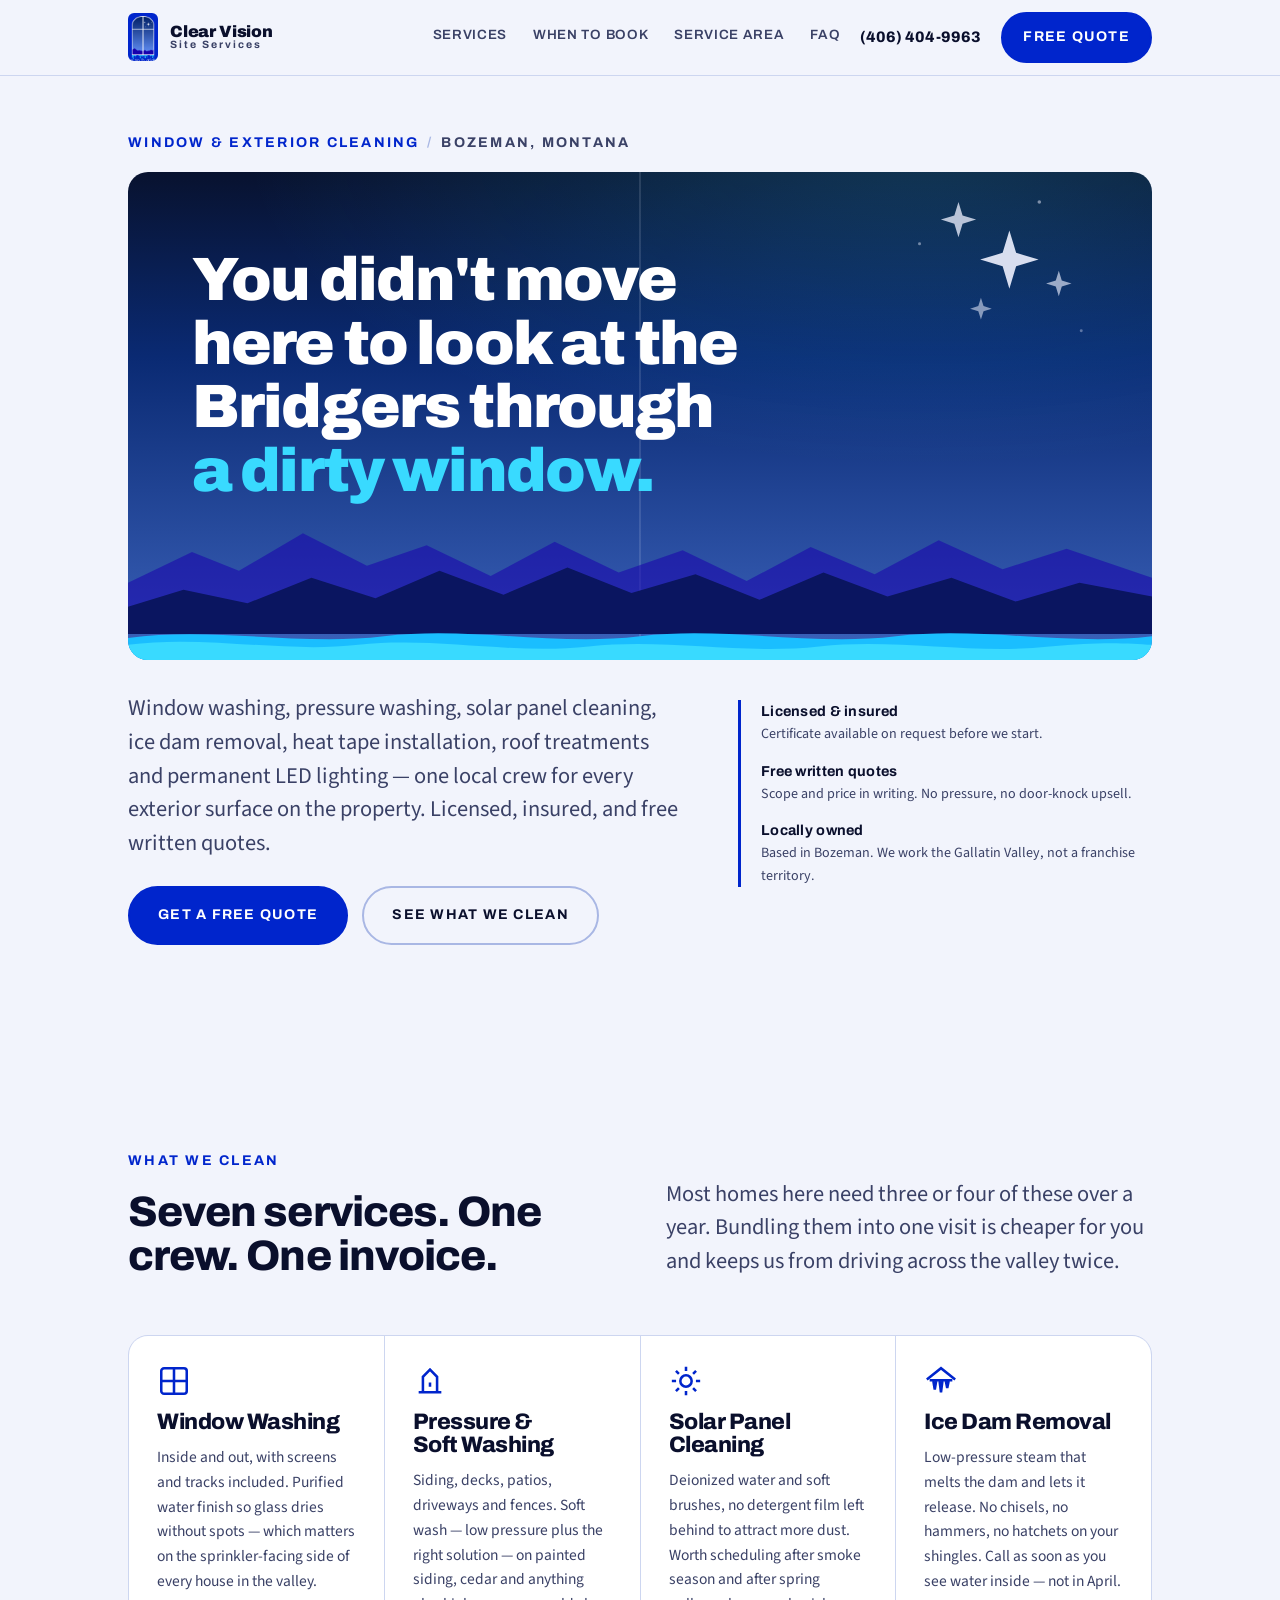
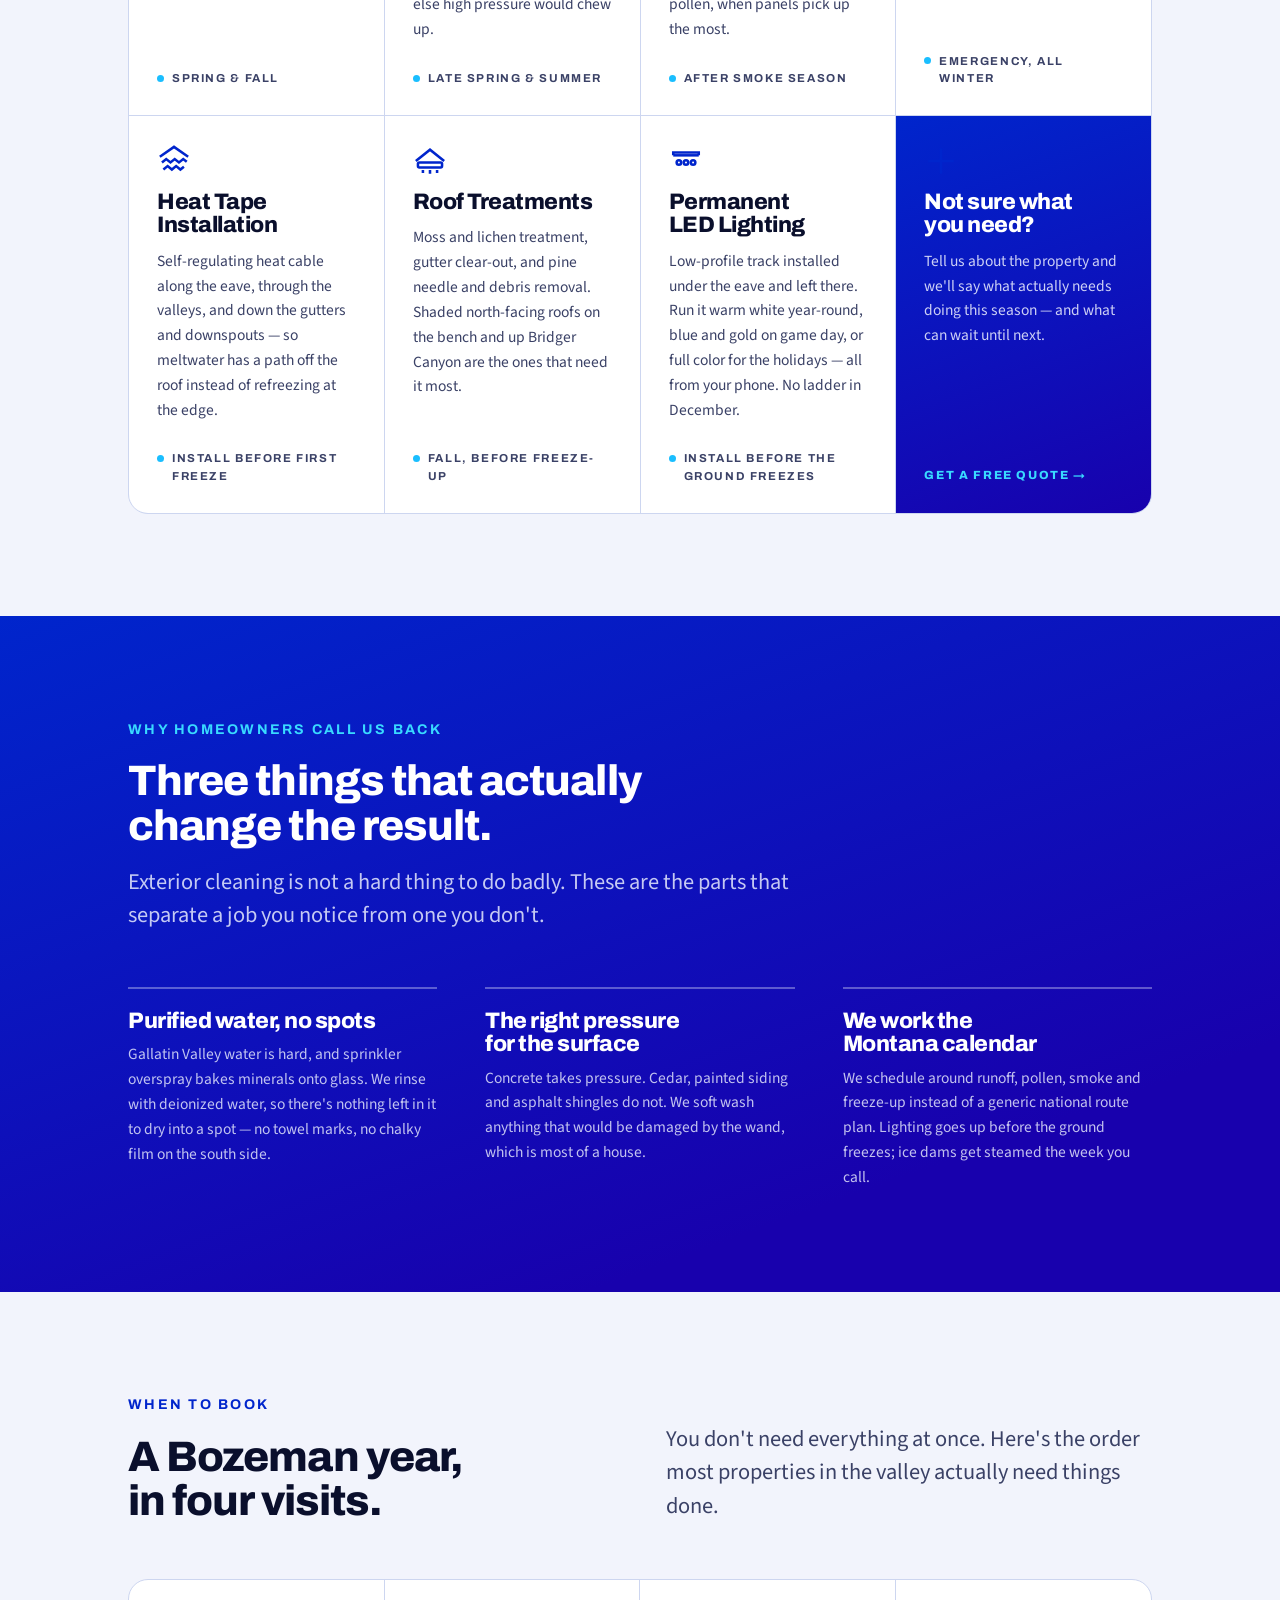
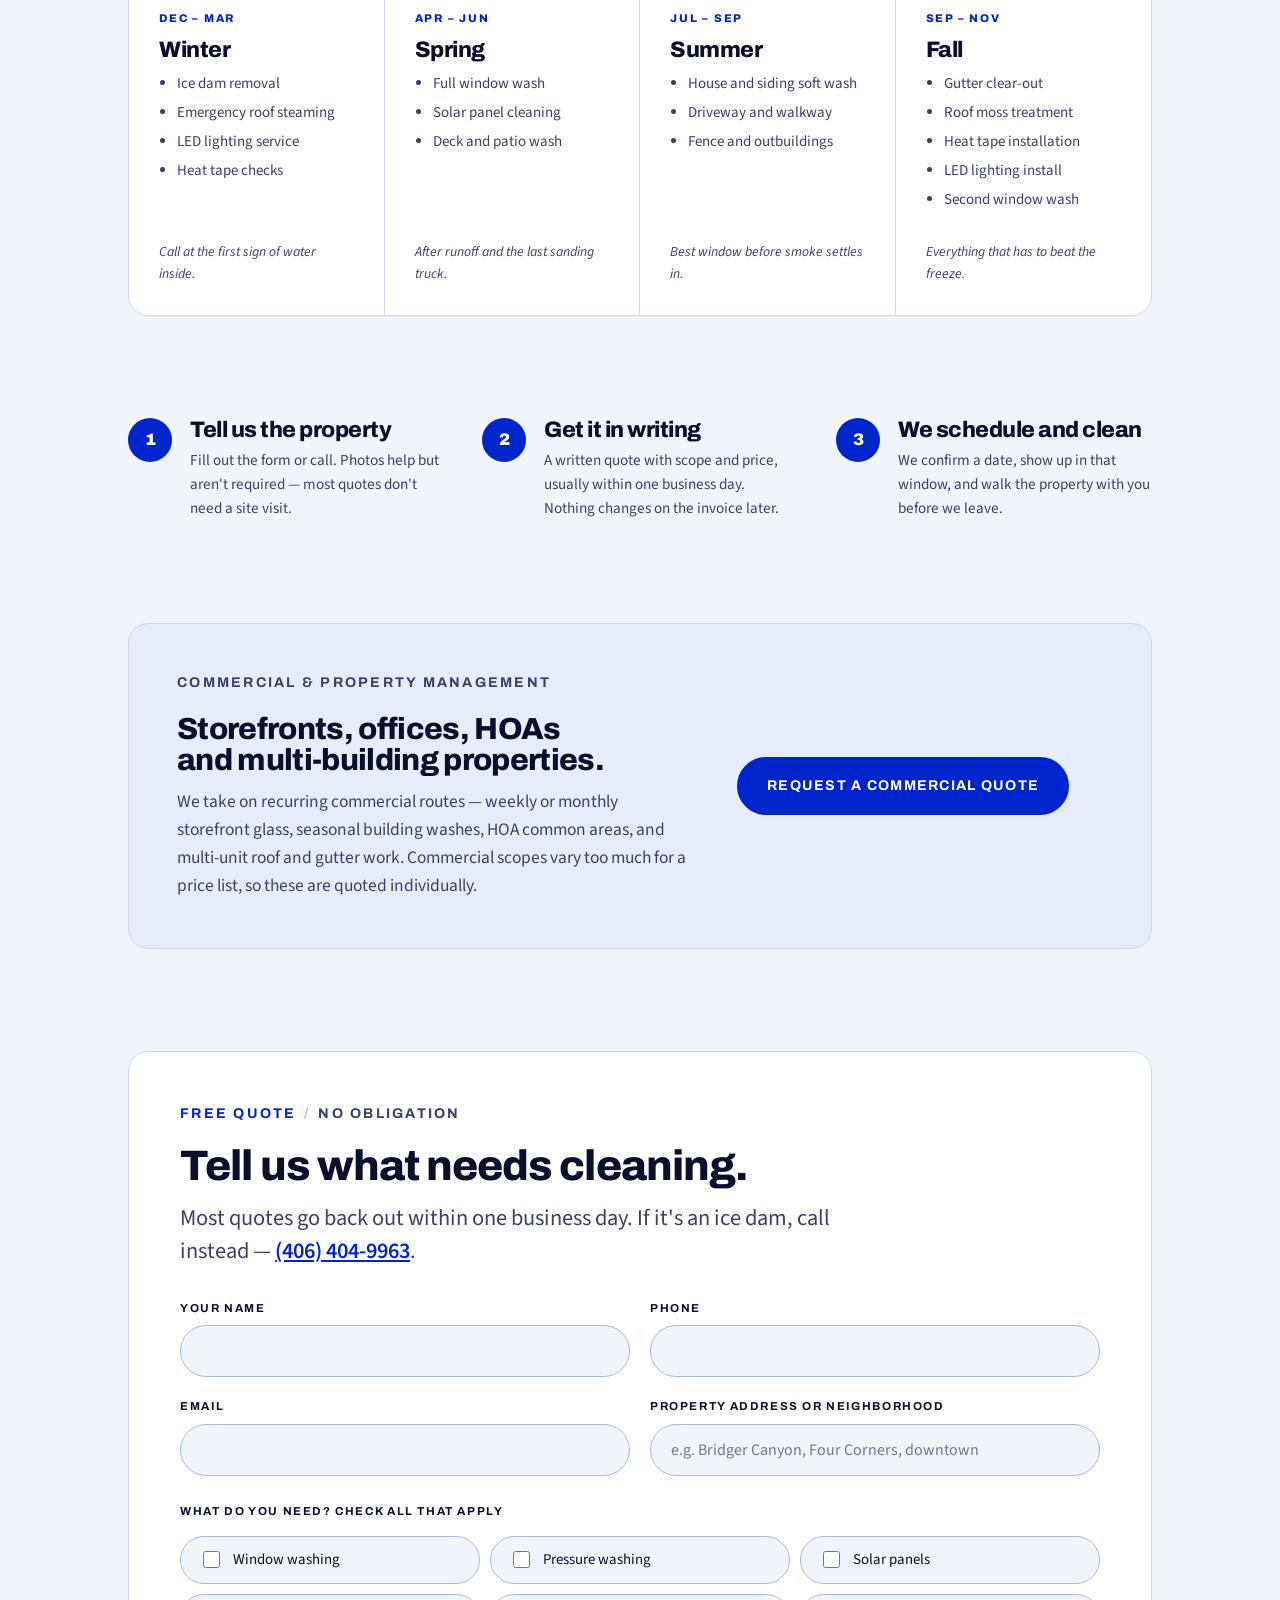
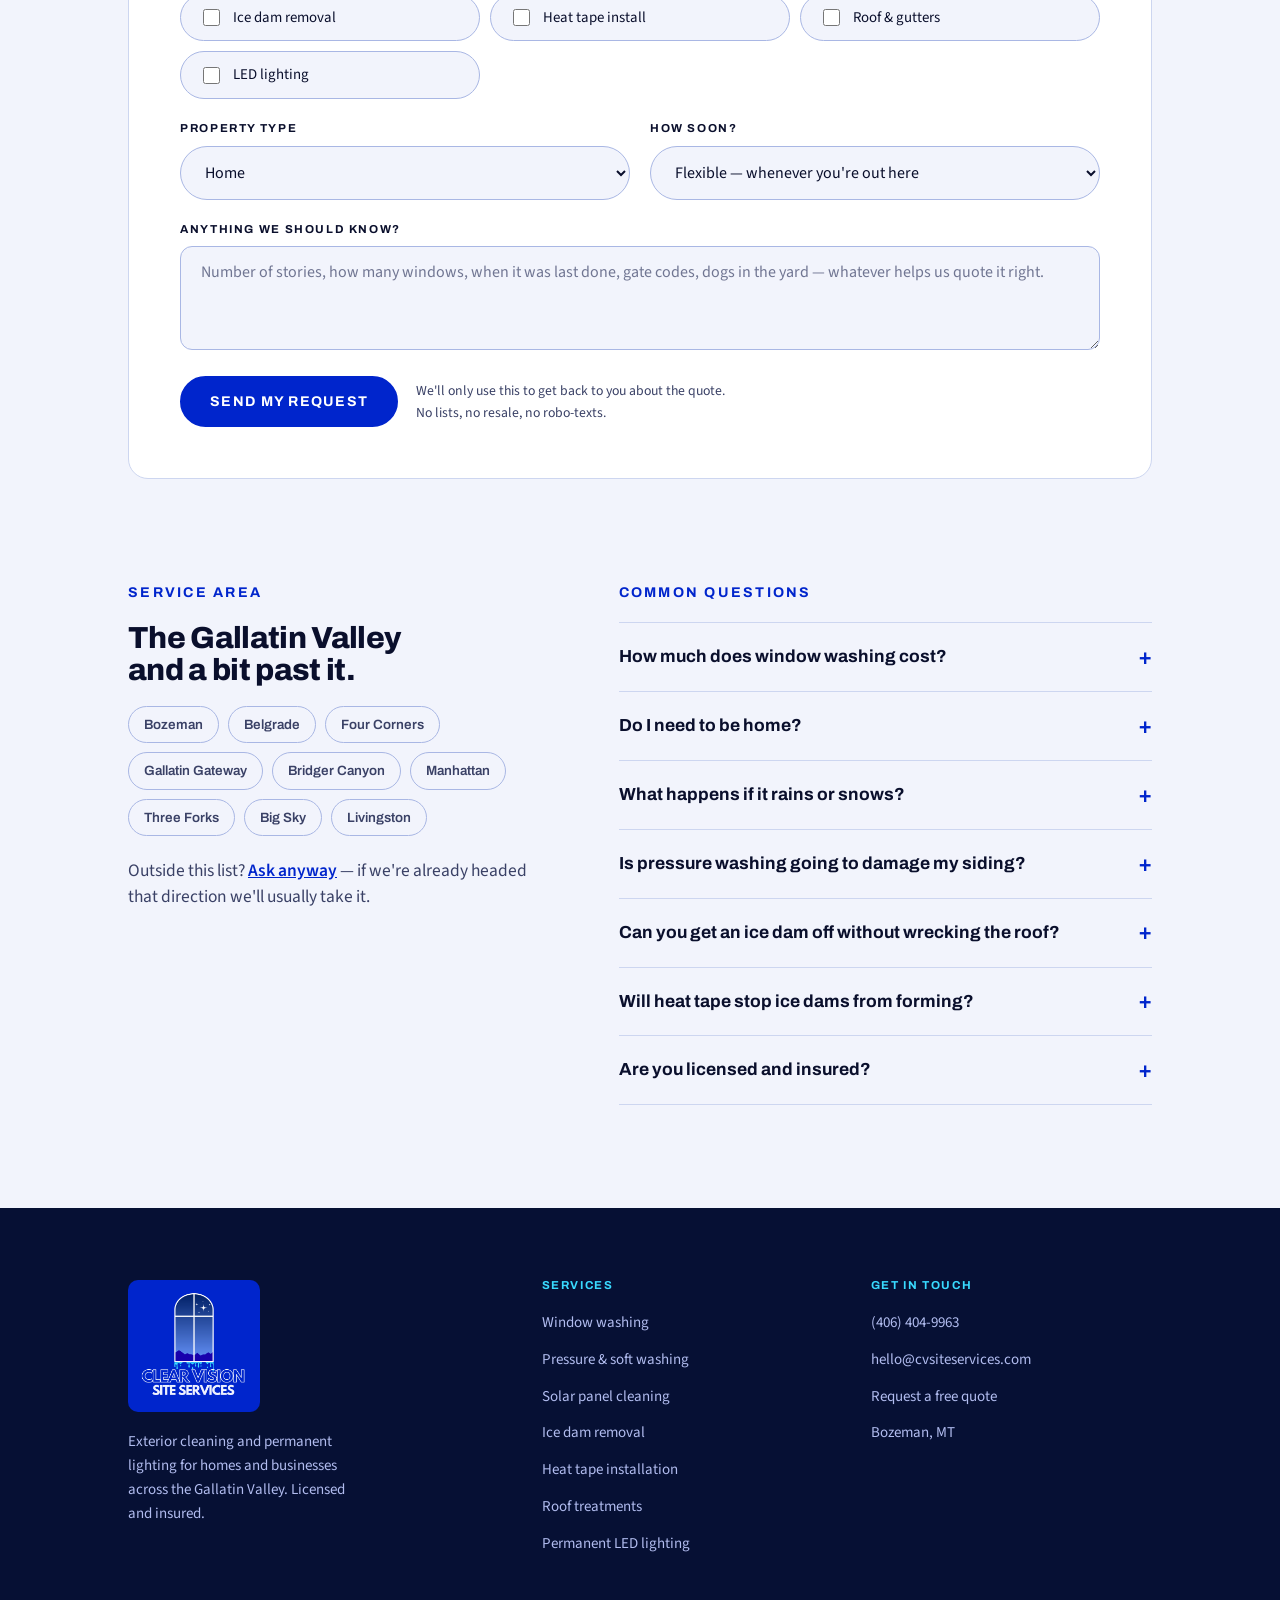
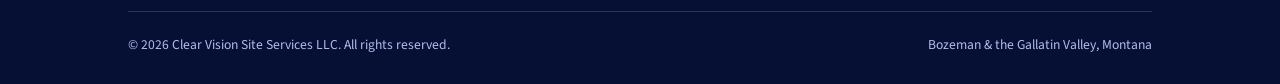
==== index.html @ 385324b5 "Initial commit: nine-page site with real contact info Fill in phone, email, and domain across all pa" ====
<!doctype html>
<html lang="en">
<head>
<meta charset="utf-8">
<meta name="viewport" content="width=device-width, initial-scale=1">
<meta name="description" content="Clear Vision Site Services — window washing, pressure washing, solar panel cleaning, ice dam removal, heat tape installation, roof treatments and permanent LED lighting in Bozeman and the Gallatin Valley. Licensed, insured, free written quotes.">
<link rel="icon" href="assets/favicon.png">
<meta property="og:title" content="Clear Vision Site Services — Bozeman Exterior Cleaning">
<meta property="og:description" content="Window washing, pressure washing, solar panel cleaning, ice dam removal, heat tape installation, roof treatments and permanent LED lighting across the Gallatin Valley.">
<meta property="og:image" content="assets/logo.png">
<meta property="og:type" content="website">
<!--ARTIFACT-SPLIT-->
<title>Clear Vision Site Services</title>
<link rel="preconnect" href="https://fonts.googleapis.com">
<link rel="preconnect" href="https://fonts.gstatic.com" crossorigin>
<link rel="stylesheet" href="https://fonts.googleapis.com/css2?family=Archivo:wght@500;600;700;800;900&family=Source+Sans+3:ital,wght@0,400;0,600;0,700;1,400&display=swap">
<link rel="stylesheet" href="assets/site.css">
<!--/ARTIFACT-HEAD-->
</head>
<body>

<header class="site-header">
  <div class="wrap header-inner">
    <a class="brand" href="#top">
      <img src="assets/mark.png" alt="">
      <span class="brand-name">
        <span class="l1">Clear Vision</span>
        <span class="l2">Site Services</span>
      </span>
    </a>
    <nav class="nav" aria-label="Main">
      <a href="#services">Services</a>
      <a href="#seasons">When to book</a>
      <a href="#area">Service area</a>
      <a href="#faq">FAQ</a>
    </nav>
    <a class="header-phone" href="tel:+14064049963">(406) 404-9963</a>
    <a class="btn btn-primary header-cta" href="#quote">Free quote</a>
  </div>
</header>

<main id="top">

  <!-- ===== HERO ===== -->
  <section class="section hero">
    <div class="wrap">
      <p class="eyebrow">
        <span>Window &amp; Exterior Cleaning</span>
        <span class="sep">/</span>
        <span class="muted">Bozeman, Montana</span>
      </p>

      <div class="window">
        <svg class="stars" viewBox="0 0 420 300" aria-hidden="true" fill="none">
          <path d="M300 78l9 30 30 9-30 9-9 30-9-30-30-9 30-9 9-30z" fill="#EEF1FF"/>
          <path d="M232 40l5.5 18 18 5.5-18 5.5-5.5 18-5.5-18-18-5.5 18-5.5 5.5-18z" fill="#EEF1FF" opacity=".85"/>
          <path d="M366 132l4 13 13 4-13 4-4 13-4-13-13-4 13-4 4-13z" fill="#EEF1FF" opacity=".7"/>
          <path d="M262 168l3.5 11 11 3.5-11 3.5-3.5 11-3.5-11-11-3.5 11-3.5 3.5-11z" fill="#EEF1FF" opacity=".6"/>
          <circle cx="180" cy="96" r="2" fill="#EEF1FF" opacity=".5"/>
          <circle cx="340" cy="40" r="2.4" fill="#EEF1FF" opacity=".55"/>
          <circle cx="396" cy="212" r="2" fill="#EEF1FF" opacity=".4"/>
        </svg>

        <div class="window-content">
          <h1>You didn't move here to look at the Bridgers through <em>a dirty window.</em></h1>
        </div>

        <svg class="ridge" viewBox="0 0 1200 150" preserveAspectRatio="none" aria-hidden="true">
          <path d="M0 150V90L75 54 130 76 205 32 280 70 350 46 425 82 500 42 575 78 650 52 725 88 800 48 875 80 950 40 1025 74 1100 50 1200 84V150Z" fill="#1801AD" opacity=".55"/>
          <path d="M0 150V118L65 98 140 114 215 84 290 108 365 76 440 104 515 72 590 102 665 80 740 110 815 78 890 106 965 84 1040 112 1115 90 1200 106V150Z" fill="#0A1560"/>
        </svg>
        <svg class="drips" viewBox="0 0 1200 60" preserveAspectRatio="none" aria-hidden="true">
          <path d="M0 60V34C100 20 200 44 300 32 400 20 500 44 600 32 700 20 800 44 900 32 1000 20 1100 44 1200 32V60z" fill="#1ABEFF"/>
          <path d="M0 60V42C90 30 180 52 270 42 360 32 450 54 540 44 630 34 720 54 810 44 900 34 990 54 1080 44 1140 38 1170 40 1200 42V60z" fill="#39DAFF"/>
        </svg>
      </div>

      <div class="hero-below">
        <div>
          <p class="lede">Window washing, pressure washing, solar panel cleaning, ice dam removal, heat tape installation, roof treatments and permanent LED lighting — one local crew for every exterior surface on the property. Licensed, insured, and free written quotes.</p>
          <div class="hero-actions">
            <a class="btn btn-primary" href="#quote">Get a free quote</a>
            <a class="btn btn-ghost" href="#services">See what we clean</a>
          </div>
        </div>
        <div class="trust">
          <div>Licensed &amp; insured <span>Certificate available on request before we start.</span></div>
          <div>Free written quotes <span>Scope and price in writing. No pressure, no door-knock upsell.</span></div>
          <div>Locally owned <span>Based in Bozeman. We work the Gallatin Valley, not a franchise territory.</span></div>
        </div>
      </div>
    </div>
  </section>

  <!-- ===== SERVICES ===== -->
  <section class="section" id="services">
    <div class="wrap">
      <div class="section-head">
        <div>
          <p class="eyebrow"><span>What we clean</span></p>
          <h2>Seven services. One crew. One invoice.</h2>
        </div>
        <p class="lede">Most homes here need three or four of these over a year. Bundling them into one visit is cheaper for you and keeps us from driving across the valley twice.</p>
      </div>

      <div class="services">
        <article class="svc">
          <svg class="svc-icon" viewBox="0 0 24 24" fill="none" stroke="currentColor" stroke-width="1.8" aria-hidden="true"><rect x="3" y="3" width="18" height="18" rx="2"/><path d="M12 3v18M3 12h18"/></svg>
          <h3><a href="window-washing.html">Window Washing</a></h3>
          <p>Inside and out, with screens and tracks included. Purified water finish so glass dries without spots — which matters on the sprinkler-facing side of every house in the valley.</p>
          <p class="when">Spring &amp; Fall</p>
        </article>

        <article class="svc">
          <svg class="svc-icon" viewBox="0 0 24 24" fill="none" stroke="currentColor" stroke-width="1.8" aria-hidden="true"><path d="M4 20h16M7 20V9l5-5 5 5v11"/><path d="M12 13v3"/></svg>
          <h3><a href="pressure-washing.html">Pressure &amp; Soft Washing</a></h3>
          <p>Siding, decks, patios, driveways and fences. Soft wash — low pressure plus the right solution — on painted siding, cedar and anything else high pressure would chew up.</p>
          <p class="when">Late Spring &amp; Summer</p>
        </article>

        <article class="svc">
          <svg class="svc-icon" viewBox="0 0 24 24" fill="none" stroke="currentColor" stroke-width="1.8" aria-hidden="true"><circle cx="12" cy="12" r="4"/><path d="M12 2v3M12 19v3M2 12h3M19 12h3M4.9 4.9l2.1 2.1M17 17l2.1 2.1M19.1 4.9L17 7M7 17l-2.1 2.1"/></svg>
          <h3><a href="solar-panel-cleaning.html">Solar Panel Cleaning</a></h3>
          <p>Deionized water and soft brushes, no detergent film left behind to attract more dust. Worth scheduling after smoke season and after spring pollen, when panels pick up the most.</p>
          <p class="when">After smoke season</p>
        </article>

        <article class="svc">
          <svg class="svc-icon" viewBox="0 0 24 24" fill="none" stroke="currentColor" stroke-width="1.8" aria-hidden="true"><path d="M2 11L12 3l10 8"/><path d="M4 11.5h16"/><path d="M6.6 12l1 6 1-6M11 12l1 8 1-8M15.4 12l1 5 1-5"/></svg>
          <h3><a href="ice-dam-removal.html">Ice Dam Removal</a></h3>
          <p>Low-pressure steam that melts the dam and lets it release. No chisels, no hammers, no hatchets on your shingles. Call as soon as you see water inside — not in April.</p>
          <p class="when">Emergency, all winter</p>
        </article>

        <article class="svc">
          <svg class="svc-icon" viewBox="0 0 24 24" fill="none" stroke="currentColor" stroke-width="1.8" aria-hidden="true"><path d="M2 9L12 2l10 7"/><path d="M3.5 13l3-2.4 3 2.4 3-2.4 3 2.4 3-2.4 2.5 2"/><path d="M4.5 18l3-2.4 3 2.4 3-2.4 3 2.4 2.5-2"/></svg>
          <h3><a href="heat-tape-installation.html">Heat Tape Installation</a></h3>
          <p>Self-regulating heat cable along the eave, through the valleys, and down the gutters and downspouts — so meltwater has a path off the roof instead of refreezing at the edge.</p>
          <p class="when">Install before first freeze</p>
        </article>

        <article class="svc">
          <svg class="svc-icon" viewBox="0 0 24 24" fill="none" stroke="currentColor" stroke-width="1.8" aria-hidden="true"><path d="M2 12l10-8 10 8"/><rect x="3.5" y="13" width="17" height="3.6" rx="1"/><path d="M7 18.4v2M12 18.4v2.6M17 18.4v2"/></svg>
          <h3><a href="roof-treatments.html">Roof Treatments</a></h3>
          <p>Moss and lichen treatment, gutter clear-out, and pine needle and debris removal. Shaded north-facing roofs on the bench and up Bridger Canyon are the ones that need it most.</p>
          <p class="when">Fall, before freeze-up</p>
        </article>

        <article class="svc">
          <svg class="svc-icon" viewBox="0 0 24 24" fill="none" stroke="currentColor" stroke-width="1.8" aria-hidden="true"><path d="M3 8h18"/><circle cx="7" cy="13" r="1.6"/><circle cx="12" cy="13" r="1.6"/><circle cx="17" cy="13" r="1.6"/><path d="M3 8V6h18v2"/></svg>
          <h3><a href="permanent-led-lighting.html">Permanent LED Lighting</a></h3>
          <p>Low-profile track installed under the eave and left there. Run it warm white year-round, blue and gold on game day, or full color for the holidays — all from your phone. No ladder in December.</p>
          <p class="when">Install before the ground freezes</p>
        </article>

        <a class="svc svc-cta" href="#quote">
          <svg class="svc-icon" viewBox="0 0 24 24" fill="none" stroke="currentColor" stroke-width="1.8" aria-hidden="true"><path d="M12 3v18M3 12h18"/></svg>
          <h3>Not sure what you need?</h3>
          <p>Tell us about the property and we'll say what actually needs doing this season — and what can wait until next.</p>
          <span class="go">Get a free quote &rarr;</span>
        </a>
      </div>
    </div>
  </section>

  <!-- ===== DIFFERENCE ===== -->
  <section class="section band">
    <div class="wrap">
      <p class="eyebrow" style="color:var(--cyan)"><span>Why homeowners call us back</span></p>
      <h2>Three things that actually change the result.</h2>
      <p class="lede" style="margin-top:18px">Exterior cleaning is not a hard thing to do badly. These are the parts that separate a job you notice from one you don't.</p>

      <div class="diffs">
        <div class="diff">
          <h3>Purified water, no spots</h3>
          <p>Gallatin Valley water is hard, and sprinkler overspray bakes minerals onto glass. We rinse with deionized water, so there's nothing left in it to dry into a spot — no towel marks, no chalky film on the south side.</p>
        </div>
        <div class="diff">
          <h3>The right pressure for the surface</h3>
          <p>Concrete takes pressure. Cedar, painted siding and asphalt shingles do not. We soft wash anything that would be damaged by the wand, which is most of a house.</p>
        </div>
        <div class="diff">
          <h3>We work the Montana calendar</h3>
          <p>We schedule around runoff, pollen, smoke and freeze-up instead of a generic national route plan. Lighting goes up before the ground freezes; ice dams get steamed the week you call.</p>
        </div>
      </div>
    </div>
  </section>

  <!-- ===== SEASONS ===== -->
  <section class="section" id="seasons">
    <div class="wrap">
      <div class="section-head">
        <div>
          <p class="eyebrow"><span>When to book</span></p>
          <h2>A Bozeman year, in four visits.</h2>
        </div>
        <p class="lede">You don't need everything at once. Here's the order most properties in the valley actually need things done.</p>
      </div>

      <div class="seasons">
        <div class="season">
          <span class="months">Dec – Mar</span>
          <h3>Winter</h3>
          <ul>
            <li>Ice dam removal</li>
            <li>Emergency roof steaming</li>
            <li>LED lighting service</li>
            <li>Heat tape checks</li>
          </ul>
          <p class="note">Call at the first sign of water inside.</p>
        </div>
        <div class="season">
          <span class="months">Apr – Jun</span>
          <h3>Spring</h3>
          <ul>
            <li>Full window wash</li>
            <li>Solar panel cleaning</li>
            <li>Deck and patio wash</li>
          </ul>
          <p class="note">After runoff and the last sanding truck.</p>
        </div>
        <div class="season">
          <span class="months">Jul – Sep</span>
          <h3>Summer</h3>
          <ul>
            <li>House and siding soft wash</li>
            <li>Driveway and walkway</li>
            <li>Fence and outbuildings</li>
          </ul>
          <p class="note">Best window before smoke settles in.</p>
        </div>
        <div class="season">
          <span class="months">Sep – Nov</span>
          <h3>Fall</h3>
          <ul>
            <li>Gutter clear-out</li>
            <li>Roof moss treatment</li>
            <li>Heat tape installation</li>
            <li>LED lighting install</li>
            <li>Second window wash</li>
          </ul>
          <p class="note">Everything that has to beat the freeze.</p>
        </div>
      </div>
    </div>
  </section>

  <!-- ===== STEPS ===== -->
  <section class="section" style="padding-top:0">
    <div class="wrap">
      <div class="steps">
        <div class="step">
          <span class="step-num">1</span>
          <div>
            <h3>Tell us the property</h3>
            <p>Fill out the form or call. Photos help but aren't required — most quotes don't need a site visit.</p>
          </div>
        </div>
        <div class="step">
          <span class="step-num">2</span>
          <div>
            <h3>Get it in writing</h3>
            <p>A written quote with scope and price, usually within one business day. Nothing changes on the invoice later.</p>
          </div>
        </div>
        <div class="step">
          <span class="step-num">3</span>
          <div>
            <h3>We schedule and clean</h3>
            <p>We confirm a date, show up in that window, and walk the property with you before we leave.</p>
          </div>
        </div>
      </div>
    </div>
  </section>

  <!-- ===== COMMERCIAL ===== -->
  <section class="section" style="padding-top:0">
    <div class="wrap">
      <div class="commercial">
        <div>
          <p class="eyebrow"><span>Commercial &amp; property management</span></p>
          <h2>Storefronts, offices, HOAs and multi-building properties.</h2>
          <p>We take on recurring commercial routes — weekly or monthly storefront glass, seasonal building washes, HOA common areas, and multi-unit roof and gutter work. Commercial scopes vary too much for a price list, so these are quoted individually.</p>
        </div>
        <div class="actions">
          <a class="btn btn-primary" href="#quote">Request a commercial quote</a>
        </div>
      </div>
    </div>
  </section>

  <!-- ===== QUOTE FORM ===== -->
  <section class="section" id="quote" style="padding-top:0">
    <div class="wrap">
      <div class="quote">
        <p class="eyebrow"><span>Free quote</span><span class="sep">/</span><span class="muted">No obligation</span></p>
        <h2 style="font-size:var(--step-3)">Tell us what needs cleaning.</h2>
        <p class="lede" style="margin-top:14px">Most quotes go back out within one business day. If it's an ice dam, call instead — <a href="tel:+14064049963" style="color:var(--accent);font-weight:600">(406) 404-9963</a>.</p>

        <form class="form-grid" action="https://formspree.io/f/YOUR_FORM_ID" method="POST">
          <input type="hidden" name="_subject" value="New quote request — cvsiteservices.com">
          <input type="hidden" name="_next" value="thank-you.html">
          <div class="hp" aria-hidden="true">
            <label for="company-website">Leave this field empty</label>
            <input id="company-website" type="text" name="_gotcha" tabindex="-1" autocomplete="off">
          </div>

          <div class="field">
            <label for="name">Your name</label>
            <input id="name" name="name" type="text" autocomplete="name" required>
          </div>
          <div class="field">
            <label for="phone">Phone</label>
            <input id="phone" name="phone" type="tel" autocomplete="tel" required>
          </div>
          <div class="field">
            <label for="email">Email</label>
            <input id="email" name="email" type="email" autocomplete="email" required>
          </div>
          <div class="field">
            <label for="address">Property address or neighborhood</label>
            <input id="address" name="address" type="text" placeholder="e.g. Bridger Canyon, Four Corners, downtown">
          </div>

          <fieldset>
            <span class="legend">What do you need? Check all that apply</span>
            <div class="checks">
              <label class="check"><input type="checkbox" name="services" value="Window washing"> Window washing</label>
              <label class="check"><input type="checkbox" name="services" value="Pressure / soft washing"> Pressure washing</label>
              <label class="check"><input type="checkbox" name="services" value="Solar panel cleaning"> Solar panels</label>
              <label class="check"><input type="checkbox" name="services" value="Ice dam removal"> Ice dam removal</label>
              <label class="check"><input type="checkbox" name="services" value="Heat tape installation"> Heat tape install</label>
              <label class="check"><input type="checkbox" name="services" value="Roof treatment / gutters"> Roof &amp; gutters</label>
              <label class="check"><input type="checkbox" name="services" value="Permanent LED lighting"> LED lighting</label>
            </div>
          </fieldset>

          <div class="field">
            <label for="property">Property type</label>
            <select id="property" name="property_type">
              <option>Home</option>
              <option>Commercial / storefront</option>
              <option>HOA or multi-unit</option>
              <option>Other</option>
            </select>
          </div>
          <div class="field">
            <label for="timing">How soon?</label>
            <select id="timing" name="timing">
              <option>Flexible — whenever you're out here</option>
              <option>Within the next two weeks</option>
              <option>This week</option>
              <option>Urgent / active leak</option>
            </select>
          </div>

          <div class="field full">
            <label for="notes">Anything we should know?</label>
            <textarea id="notes" name="notes" placeholder="Number of stories, how many windows, when it was last done, gate codes, dogs in the yard — whatever helps us quote it right."></textarea>
          </div>

          <div class="form-footer">
            <button class="btn btn-primary" type="submit">Send my request</button>
            <p class="form-note">We'll only use this to get back to you about the quote. No lists, no resale, no robo-texts.</p>
          </div>
        </form>
      </div>
    </div>
  </section>

  <!-- ===== AREA + FAQ ===== -->
  <section class="section" id="area" style="padding-top:0">
    <div class="wrap">
      <div class="area-faq">
        <div>
          <p class="eyebrow"><span>Service area</span></p>
          <h2 style="font-size:var(--step-2)">The Gallatin Valley and a bit past it.</h2>
          <div class="towns">
            <span class="town">Bozeman</span>
            <span class="town">Belgrade</span>
            <span class="town">Four Corners</span>
            <span class="town">Gallatin Gateway</span>
            <span class="town">Bridger Canyon</span>
            <span class="town">Manhattan</span>
            <span class="town">Three Forks</span>
            <span class="town">Big Sky</span>
            <span class="town">Livingston</span>
          </div>
          <p class="lede" style="margin-top:22px;font-size:var(--step-0)">Outside this list? <a href="#quote" style="color:var(--accent);font-weight:600">Ask anyway</a> — if we're already headed that direction we'll usually take it.</p>
        </div>

        <div id="faq">
          <p class="eyebrow"><span>Common questions</span></p>
          <details>
            <summary>How much does window washing cost?</summary>
            <p>It depends on pane count, stories, and how much hard-water buildup is on the glass, so we quote each property rather than publish a flat rate. Send the form and you'll have a written number, usually within one business day.</p>
          </details>
          <details>
            <summary>Do I need to be home?</summary>
            <p>For exterior-only work, no — we just need gate access and any codes. For interior windows someone needs to let us in. Either way we'll text before we head over.</p>
          </details>
          <details>
            <summary>What happens if it rains or snows?</summary>
            <p>We reschedule at no charge. Nobody's on a ladder in weather, and a wash done right before a storm isn't a wash you should pay for.</p>
          </details>
          <details>
            <summary>Is pressure washing going to damage my siding?</summary>
            <p>Not the way we do it. Painted siding, cedar, stucco and shingles get soft washed — low pressure with a cleaning solution doing the work. High pressure is for concrete and stone only.</p>
          </details>
          <details>
            <summary>Can you get an ice dam off without wrecking the roof?</summary>
            <p>Yes — steam melts a channel through the dam and lets the rest release on its own. Chipping, chiseling and pressure washing an ice dam all risk pulling shingles off with the ice, which is why we don't do it that way.</p>
          </details>
          <details>
            <summary>Will heat tape stop ice dams from forming?</summary>
            <p>Not on its own, and anyone who tells you otherwise is overselling it. Ice dams form because heat escaping into the attic melts snow that then refreezes at the cold eave. Heat cable doesn't fix that — it keeps a channel open so meltwater can get off the roof instead of pooling behind a dam. It's the right call for problem eaves, north-facing valleys, and anywhere falling ice lands on a walkway or entry, and it's often the only practical option on a vaulted ceiling with no attic to insulate. If you do have an accessible attic, air sealing and insulation address the cause and we'll tell you so.</p>
          </details>
          <details>
            <summary>Are you licensed and insured?</summary>
            <p>Yes. We'll send a certificate of insurance before any work starts — just ask on the quote.</p>
          </details>
        </div>
      </div>
    </div>
  </section>

</main>

<footer class="site-footer">
  <div class="wrap">
    <div class="footer-top">
      <div class="footer-brand">
        <img src="assets/logo.png" alt="Clear Vision Site Services">
        <p>Exterior cleaning and permanent lighting for homes and businesses across the Gallatin Valley. Licensed and insured.</p>
      </div>
      <div>
        <h4>Services</h4>
        <ul class="footer-services">
          <li><a href="window-washing.html">Window washing</a></li>
          <li><a href="pressure-washing.html">Pressure &amp; soft washing</a></li>
          <li><a href="solar-panel-cleaning.html">Solar panel cleaning</a></li>
          <li><a href="ice-dam-removal.html">Ice dam removal</a></li>
          <li><a href="heat-tape-installation.html">Heat tape installation</a></li>
          <li><a href="roof-treatments.html">Roof treatments</a></li>
          <li><a href="permanent-led-lighting.html">Permanent LED lighting</a></li>
        </ul>
      </div>
      <div>
        <h4>Get in touch</h4>
        <ul>
          <li><a href="tel:+14064049963">(406) 404-9963</a></li>
          <li><a href="mailto:hello@cvsiteservices.com">hello@cvsiteservices.com</a></li>
          <li><a href="#quote">Request a free quote</a></li>
          <li><span style="color:var(--on-dark-2);font-size:.94rem">Bozeman, MT</span></li>
        </ul>
      </div>
    </div>
    <div class="footer-bottom">
      <span>&copy; 2026 Clear Vision Site Services LLC. All rights reserved.</span>
      <span>Bozeman &amp; the Gallatin Valley, Montana</span>
    </div>
  </div>
</footer>

<script type="application/ld+json">
{
  "@context":"https://schema.org",
  "@type":"HomeAndConstructionBusiness",
  "name":"Clear Vision Site Services LLC",
  "description":"Window washing, pressure washing, solar panel cleaning, ice dam removal, roof treatments and permanent LED lighting in Bozeman, Montana.",
  "telephone":"+1-406-000-0000",
  "email":"hello@cvsiteservices.com",
  "url":"https://cvsiteservices.com",
  "image":"https://cvsiteservices.com/assets/logo.png",
  "address":{"@type":"PostalAddress","addressLocality":"Bozeman","addressRegion":"MT","addressCountry":"US"},
  "areaServed":[
    {"@type":"City","name":"Bozeman"},{"@type":"City","name":"Belgrade"},
    {"@type":"City","name":"Four Corners"},{"@type":"City","name":"Gallatin Gateway"},
    {"@type":"City","name":"Manhattan"},{"@type":"City","name":"Three Forks"},
    {"@type":"City","name":"Big Sky"},{"@type":"City","name":"Livingston"}
  ],
  "hasOfferCatalog":{
    "@type":"OfferCatalog","name":"Exterior cleaning services",
    "itemListElement":[
      {"@type":"Offer","itemOffered":{"@type":"Service","name":"Window Washing"}},
      {"@type":"Offer","itemOffered":{"@type":"Service","name":"Pressure and Soft Washing"}},
      {"@type":"Offer","itemOffered":{"@type":"Service","name":"Solar Panel Cleaning"}},
      {"@type":"Offer","itemOffered":{"@type":"Service","name":"Ice Dam Removal"}},
      {"@type":"Offer","itemOffered":{"@type":"Service","name":"Heat Tape and Roof De-Icing Cable Installation"}},
      {"@type":"Offer","itemOffered":{"@type":"Service","name":"Roof Treatment and Gutter Cleaning"}},
      {"@type":"Offer","itemOffered":{"@type":"Service","name":"Permanent LED Lighting Installation"}}
    ]
  }
}
</script>
<script type="application/ld+json">
{
  "@context":"https://schema.org","@type":"FAQPage",
  "mainEntity":[
    {"@type":"Question","name":"How much does window washing cost?","acceptedAnswer":{"@type":"Answer","text":"It depends on pane count, stories, and hard-water buildup, so each property is quoted individually. Written quotes usually go out within one business day."}},
    {"@type":"Question","name":"Do I need to be home?","acceptedAnswer":{"@type":"Answer","text":"For exterior-only work, no — we just need gate access and any codes. For interior windows someone needs to let us in."}},
    {"@type":"Question","name":"What happens if it rains or snows?","acceptedAnswer":{"@type":"Answer","text":"We reschedule at no charge."}},
    {"@type":"Question","name":"Is pressure washing going to damage my siding?","acceptedAnswer":{"@type":"Answer","text":"Painted siding, cedar, stucco and shingles are soft washed at low pressure. High pressure is used only on concrete and stone."}},
    {"@type":"Question","name":"Can you remove an ice dam without damaging the roof?","acceptedAnswer":{"@type":"Answer","text":"Yes. Low-pressure steam melts a channel through the dam and lets it release, avoiding the shingle damage caused by chipping or chiseling."}},
    {"@type":"Question","name":"Will heat tape stop ice dams from forming?","acceptedAnswer":{"@type":"Answer","text":"Not on its own. Ice dams form because heat escaping into the attic melts snow that refreezes at the cold eave. Heat cable keeps a channel open so meltwater can leave the roof rather than pooling behind a dam. It suits problem eaves, north-facing valleys, areas where falling ice is a hazard, and vaulted ceilings with no accessible attic. Where an attic is accessible, air sealing and insulation address the underlying cause."}},
    {"@type":"Question","name":"Are you licensed and insured?","acceptedAnswer":{"@type":"Answer","text":"Yes. A certificate of insurance is available before any work starts."}}
  ]
}
</script>

</body>
</html>
---- assets/site.css ----
/* ============ TOKENS ============ */
:root{
  --brand:#0025CC;        /* logo royal blue */
  --brand-deep:#1801AD;   /* logo indigo */
  --night:#0A2A73;        /* logo night sky */
  --mid:#3C63BC;          /* logo window gradient */
  --cyan:#39DAFF;         /* squeegee drip */
  --cyan-deep:#1ABEFF;

  --ground:#F2F4FC;       /* cool off-white */
  --surface:#FFFFFF;
  --surface-2:#E7ECFA;
  --ink:#0A0F2C;
  --ink-2:#3A4166;        /* blue-biased secondary */
  --line:#CDD6F0;
  --line-strong:#A9B7E4;

  --on-dark:#EEF1FF;
  --on-dark-2:#B1BCEF;

  --accent:var(--brand);
  --accent-ink:#FFFFFF;

  --radius:20px;
  --radius-sm:12px;
  --pill:999px;
  --maxw:1120px;
  --gut:clamp(18px,5vw,48px);

  --step--1:clamp(.82rem,.8rem + .1vw,.88rem);
  --step-0:clamp(1rem,.97rem + .16vw,1.09rem);
  --step-1:clamp(1.2rem,1.13rem + .34vw,1.4rem);
  --step-2:clamp(1.5rem,1.36rem + .68vw,2rem);
  --step-3:clamp(1.95rem,1.7rem + 1.2vw,2.85rem);
  --step-4:clamp(2.4rem,1.9rem + 2.4vw,4.3rem);
}
@media (prefers-color-scheme:dark){
  :root:not([data-theme="light"]){
    --ground:#070B1E;
    --surface:#0E142E;
    --surface-2:#161E40;
    --ink:#EEF1FF;
    --ink-2:#A3AEDC;
    --line:#252E55;
    --line-strong:#37426F;
    --accent:#6B8AFF;
    --accent-ink:#050818;
    --night:#0B1C4D;
  }
}
:root[data-theme="dark"]{
  --ground:#070B1E;
  --surface:#0E142E;
  --surface-2:#161E40;
  --ink:#EEF1FF;
  --ink-2:#A3AEDC;
  --line:#252E55;
  --line-strong:#37426F;
  --accent:#6B8AFF;
  --accent-ink:#050818;
  --night:#0B1C4D;
}

/* ============ BASE ============ */
*,*::before,*::after{box-sizing:border-box}
html{scroll-behavior:smooth}
@media (prefers-reduced-motion:reduce){
  html{scroll-behavior:auto}
  *,*::before,*::after{animation-duration:.001ms !important;transition-duration:.001ms !important}
}
body{
  margin:0;
  background:var(--ground);
  color:var(--ink);
  font-family:"Source Sans 3",ui-sans-serif,system-ui,-apple-system,Segoe UI,Roboto,sans-serif;
  font-size:var(--step-0);
  line-height:1.6;
  -webkit-font-smoothing:antialiased;
}
img{max-width:100%;display:block}
a{color:inherit}
h1,h2,h3,h4{
  font-family:Archivo,ui-sans-serif,system-ui,Segoe UI,Roboto,sans-serif;
  font-weight:800;
  letter-spacing:-.022em;
  line-height:1.04;
  text-wrap:balance;
  margin:0;
}
p{margin:0}
:focus-visible{outline:3px solid var(--cyan);outline-offset:2px;border-radius:4px}

.wrap{width:100%;max-width:var(--maxw);margin-inline:auto;padding-inline:var(--gut)}
.section{padding-block:clamp(56px,8vw,104px)}

.eyebrow{
  font-family:Archivo,sans-serif;font-weight:700;font-size:var(--step--1);
  letter-spacing:.16em;text-transform:uppercase;color:var(--accent);
  display:flex;flex-wrap:wrap;align-items:center;gap:.55em;margin-bottom:18px;
}
.eyebrow .sep{color:var(--line-strong)}
.eyebrow .muted{color:var(--ink-2)}

.lede{font-size:var(--step-1);color:var(--ink-2);max-width:62ch;line-height:1.5}

/* ============ BUTTONS ============ */
.btn{
  display:inline-flex;align-items:center;justify-content:center;gap:.5em;
  font-family:Archivo,sans-serif;font-weight:700;font-size:var(--step--1);
  letter-spacing:.09em;text-transform:uppercase;text-decoration:none;
  padding:16px 28px;border-radius:var(--pill);border:2px solid transparent;
  cursor:pointer;transition:transform .16s ease,background .16s ease,color .16s ease,border-color .16s ease;
}
.btn-primary{background:var(--accent);color:var(--accent-ink);border-color:var(--accent)}
.btn-primary:hover{transform:translateY(-2px);background:var(--brand-deep);border-color:var(--brand-deep)}
.btn-ghost{background:transparent;color:var(--ink);border-color:var(--line-strong)}
.btn-ghost:hover{border-color:var(--ink);transform:translateY(-2px)}
.btn-onwindow{background:var(--cyan);color:#04122B;border-color:var(--cyan)}
.btn-onwindow:hover{transform:translateY(-2px);background:#7AE7FF;border-color:#7AE7FF}
.btn-outline-light{background:transparent;color:#fff;border-color:rgba(255,255,255,.55)}
.btn-outline-light:hover{border-color:#fff;transform:translateY(-2px)}

/* ============ HEADER ============ */
.site-header{
  position:sticky;top:0;z-index:50;
  background:color-mix(in srgb,var(--ground) 88%,transparent);
  backdrop-filter:blur(12px);
  border-bottom:1px solid var(--line);
}
.header-inner{display:flex;align-items:center;gap:20px;padding-block:12px}
.brand{display:flex;align-items:center;gap:12px;text-decoration:none;margin-right:auto}
.brand img{width:30px;height:48px;object-fit:cover;border-radius:6px}
.brand-name{font-family:Archivo,sans-serif;font-weight:900;line-height:.98;letter-spacing:-.01em}
.brand-name .l1{display:block;font-size:1.02rem;color:var(--ink)}
.brand-name .l2{display:block;font-size:.66rem;letter-spacing:.19em;color:var(--ink-2);font-weight:700}
.nav{display:flex;gap:26px;align-items:center}
.nav a{
  font-family:Archivo,sans-serif;font-weight:600;font-size:.84rem;letter-spacing:.05em;
  text-transform:uppercase;text-decoration:none;color:var(--ink-2);
  padding-bottom:3px;border-bottom:2px solid transparent;
}
.nav a:hover{color:var(--ink);border-bottom-color:var(--accent)}
.header-phone{
  font-family:Archivo,sans-serif;font-weight:800;font-size:.95rem;text-decoration:none;
  color:var(--ink);white-space:nowrap;
}
.header-phone:hover{color:var(--accent)}
.header-cta{padding:12px 20px}
@media (max-width:900px){ .nav{display:none} }
@media (max-width:560px){ .header-cta{display:none} }

/* ============ HERO / THE WINDOW ============ */
.hero{padding-top:clamp(34px,5vw,56px)}
.window{
  position:relative;overflow:hidden;border-radius:var(--radius);
  background:
    radial-gradient(1100px 520px at 78% -6%, rgba(57,218,255,.18), transparent 62%),
    linear-gradient(180deg,#08122F 0%, var(--night) 38%, var(--mid) 100%);
  padding:clamp(34px,6vw,76px) clamp(24px,5vw,64px) clamp(104px,14vw,158px);
  isolation:isolate;
}
.window::before{ /* muntin bar — the window frame from the mark */
  content:"";position:absolute;inset:0;z-index:0;pointer-events:none;
  background:
    linear-gradient(90deg,transparent calc(50% - 1px),rgba(238,241,255,.13) calc(50% - 1px),rgba(238,241,255,.13) calc(50% + 1px),transparent calc(50% + 1px));
}
.stars{position:absolute;top:0;right:0;width:min(46%,420px);height:min(46%,300px);z-index:0;pointer-events:none;opacity:.9}
.ridge{position:absolute;left:0;right:0;bottom:26px;width:100%;height:auto;z-index:1;pointer-events:none;display:block}
.drips{position:absolute;left:0;right:0;bottom:0;width:100%;height:auto;z-index:2;pointer-events:none;display:block}
.window-content{position:relative;z-index:3;max-width:min(100%,760px)}
.window h1{color:#fff;font-size:var(--step-4);font-weight:900;letter-spacing:-.03em;max-width:15ch}
.window h1 em{font-style:normal;color:var(--cyan)}

.hero-below{display:grid;grid-template-columns:1.35fr 1fr;gap:clamp(24px,4vw,56px);align-items:start;margin-top:32px}
.hero-actions{display:flex;flex-wrap:wrap;gap:14px;margin-top:26px}
.trust{
  display:flex;flex-direction:column;gap:14px;
  border-left:3px solid var(--accent);padding-left:20px;margin-top:8px;
}
.trust div{font-family:Archivo,sans-serif;font-weight:700;font-size:.9rem;letter-spacing:.02em}
.trust span{display:block;font-family:"Source Sans 3",sans-serif;font-weight:400;font-size:.88rem;color:var(--ink-2);letter-spacing:0}
@media (max-width:820px){ .hero-below{grid-template-columns:1fr} .window-content{max-width:none} }

/* ============ SERVICES ============ */
.section-head{display:grid;grid-template-columns:1fr 1fr;gap:clamp(20px,4vw,56px);align-items:end;margin-bottom:clamp(34px,5vw,56px)}
.section-head h2{font-size:var(--step-3)}
@media (max-width:820px){ .section-head{grid-template-columns:1fr} }

.services{display:grid;grid-template-columns:repeat(3,1fr);gap:1px;background:var(--line);border:1px solid var(--line);border-radius:var(--radius);overflow:hidden}
.svc{background:var(--surface);padding:clamp(26px,3vw,36px);display:flex;flex-direction:column;gap:12px}
.svc-icon{width:34px;height:34px;color:var(--accent)}
.svc h3{font-size:var(--step-1);font-weight:800}
.svc p{color:var(--ink-2);font-size:.97rem}
.svc .when{
  margin-top:auto;padding-top:16px;
  font-family:Archivo,sans-serif;font-weight:700;font-size:.72rem;letter-spacing:.14em;text-transform:uppercase;color:var(--ink-2);
  display:flex;align-items:flex-start;gap:8px;line-height:1.5;
}
.svc .when::before{content:"";width:7px;height:7px;border-radius:50%;background:var(--cyan-deep);flex:none;margin-top:.42em}
@media (max-width:860px){ .services{grid-template-columns:repeat(2,1fr)} }
@media (max-width:560px){ .services{grid-template-columns:1fr} }

/* ============ DIFFERENCE BAND ============ */
.band{background:linear-gradient(160deg,var(--brand) 0%, var(--brand-deep) 78%);color:#fff}
.band h2{font-size:var(--step-3);color:#fff;max-width:20ch}
.band .lede{color:rgba(238,241,255,.82)}
.diffs{display:grid;grid-template-columns:repeat(3,1fr);gap:clamp(26px,4vw,48px);margin-top:clamp(34px,5vw,54px)}
.diff{border-top:2px solid rgba(238,241,255,.35);padding-top:20px}
.diff h3{font-size:var(--step-1);color:#fff;margin-bottom:10px}
.diff p{color:rgba(238,241,255,.8);font-size:.97rem}
@media (max-width:820px){ .diffs{grid-template-columns:1fr} }

/* ============ SEASONS (ordered — a real calendar) ============ */
.seasons{display:grid;grid-template-columns:repeat(4,1fr);gap:0;border:1px solid var(--line);border-radius:var(--radius);overflow:hidden;background:var(--surface)}
.season{padding:clamp(22px,2.6vw,30px);border-right:1px solid var(--line);display:flex;flex-direction:column;gap:10px}
.season:last-child{border-right:0}
.season .months{font-family:Archivo,sans-serif;font-weight:800;font-size:.7rem;letter-spacing:.16em;text-transform:uppercase;color:var(--accent)}
.season h3{font-size:var(--step-1)}
.season ul{margin:0;padding-left:18px;color:var(--ink-2);font-size:.94rem}
.season li{margin-bottom:5px}
.season .note{margin-top:auto;padding-top:14px;font-size:.86rem;color:var(--ink-2);font-style:italic}
@media (max-width:900px){ .seasons{grid-template-columns:repeat(2,1fr)} .season:nth-child(2){border-right:0} .season:nth-child(1),.season:nth-child(2){border-bottom:1px solid var(--line)} }
@media (max-width:520px){ .seasons{grid-template-columns:1fr} .season{border-right:0;border-bottom:1px solid var(--line)} .season:last-child{border-bottom:0} }

/* ============ STEPS ============ */
.steps{display:grid;grid-template-columns:repeat(3,1fr);gap:clamp(22px,3vw,40px)}
.step{display:flex;gap:18px;align-items:flex-start}
.step-num{
  flex:none;width:44px;height:44px;border-radius:50%;
  display:grid;place-items:center;background:var(--accent);color:var(--accent-ink);
  font-family:Archivo,sans-serif;font-weight:900;font-size:1.05rem;
}
.step h3{font-size:var(--step-1);margin-bottom:6px}
.step p{color:var(--ink-2);font-size:.95rem}
@media (max-width:820px){ .steps{grid-template-columns:1fr} }

/* ============ COMMERCIAL ============ */
.commercial{
  display:grid;grid-template-columns:1.4fr 1fr;gap:clamp(22px,4vw,48px);align-items:center;
  background:var(--surface-2);border:1px solid var(--line);border-radius:var(--radius);
  padding:clamp(28px,4vw,48px);
}
.commercial h2{font-size:var(--step-2);margin-bottom:12px}
.commercial p{color:var(--ink-2)}
.commercial .actions{display:flex;flex-wrap:wrap;gap:12px}
@media (max-width:760px){ .commercial{grid-template-columns:1fr} }

/* ============ FORM ============ */
.quote{background:var(--surface);border:1px solid var(--line);border-radius:var(--radius);padding:clamp(26px,4vw,52px)}
.form-grid{display:grid;grid-template-columns:1fr 1fr;gap:20px;margin-top:30px}
.field{display:flex;flex-direction:column;gap:8px}
.field.full{grid-column:1 / -1}
.field label,.legend{
  font-family:Archivo,sans-serif;font-weight:700;font-size:.72rem;letter-spacing:.14em;text-transform:uppercase;color:var(--ink);
}
.field input,.field select,.field textarea{
  font-family:"Source Sans 3",sans-serif;font-size:1rem;color:var(--ink);
  background:var(--ground);border:1px solid var(--line-strong);border-radius:var(--pill);
  padding:14px 20px;width:100%;
}
.field textarea{border-radius:var(--radius-sm);resize:vertical;min-height:104px}
.field input::placeholder,.field textarea::placeholder{color:var(--ink-2);opacity:.7}
fieldset{border:0;padding:0;margin:0;grid-column:1 / -1}
.checks{display:grid;grid-template-columns:repeat(3,1fr);gap:10px;margin-top:12px}
.check{
  display:flex;align-items:center;gap:10px;background:var(--ground);
  border:1px solid var(--line-strong);border-radius:var(--pill);padding:11px 18px;cursor:pointer;
  font-size:.93rem;transition:border-color .15s ease,background .15s ease;
}
.check:hover{border-color:var(--accent)}
.check input{accent-color:var(--accent);width:17px;height:17px;flex:none;cursor:pointer}
.check:has(input:checked){border-color:var(--accent);background:color-mix(in srgb,var(--accent) 8%,var(--ground))}
.form-footer{grid-column:1 / -1;display:flex;flex-wrap:wrap;align-items:center;gap:18px;margin-top:6px}
.form-note{font-size:.86rem;color:var(--ink-2);max-width:46ch}
.hp{position:absolute;left:-9999px;width:1px;height:1px;overflow:hidden}
@media (max-width:760px){ .form-grid{grid-template-columns:1fr} .checks{grid-template-columns:1fr 1fr} }
@media (max-width:480px){ .checks{grid-template-columns:1fr} }

/* ============ AREA + FAQ ============ */
.area-faq{display:grid;grid-template-columns:1fr 1.25fr;gap:clamp(30px,5vw,64px);align-items:start}
.towns{display:flex;flex-wrap:wrap;gap:9px;margin-top:20px}
.town{
  font-family:Archivo,sans-serif;font-weight:600;font-size:.84rem;
  border:1px solid var(--line-strong);border-radius:var(--pill);padding:7px 15px;color:var(--ink-2);
}
details{border-top:1px solid var(--line);padding:20px 0}
details:last-of-type{border-bottom:1px solid var(--line)}
summary{
  font-family:Archivo,sans-serif;font-weight:700;font-size:var(--step-0);cursor:pointer;
  list-style:none;display:flex;justify-content:space-between;align-items:center;gap:16px;
}
summary::-webkit-details-marker{display:none}
summary::after{content:"+";font-size:1.4rem;font-weight:700;color:var(--accent);flex:none;line-height:1}
details[open] summary::after{content:"\2013"}
details p{margin-top:12px;color:var(--ink-2);max-width:64ch}
@media (max-width:820px){ .area-faq{grid-template-columns:1fr} }

/* ============ FOOTER ============ */
.site-footer{background:#061034;color:var(--on-dark);padding-block:clamp(46px,6vw,72px) 28px}
.footer-top{display:grid;grid-template-columns:1.3fr 1fr 1fr;gap:clamp(26px,4vw,48px)}
.footer-brand img{width:132px;border-radius:10px;margin-bottom:18px}
.footer-brand p{color:var(--on-dark-2);font-size:.94rem;max-width:34ch}
.site-footer h4{font-family:Archivo,sans-serif;font-weight:700;font-size:.72rem;letter-spacing:.14em;text-transform:uppercase;color:var(--cyan);margin-bottom:16px}
.site-footer ul{list-style:none;margin:0;padding:0;display:flex;flex-direction:column;gap:9px}
.site-footer a{color:var(--on-dark-2);text-decoration:none;font-size:.94rem}
.site-footer a:hover{color:#fff}
.footer-bottom{
  margin-top:clamp(34px,5vw,54px);padding-top:22px;border-top:1px solid rgba(238,241,255,.16);
  display:flex;flex-wrap:wrap;justify-content:space-between;gap:12px;
  color:var(--on-dark-2);font-size:.85rem;
}
@media (max-width:760px){ .footer-top{grid-template-columns:1fr 1fr} .footer-brand{grid-column:1 / -1} }
@media (max-width:440px){ .footer-top{grid-template-columns:1fr} }

/* Placeholder highlighter — remove the class in production */
.tbd{background:rgba(255,206,0,.22);border-bottom:2px dotted #C79A00;padding:0 3px;border-radius:3px}

/* ============================================================
   SERVICE PAGE STYLES
   ============================================================ */

.breadcrumb{
  font-family:Archivo,sans-serif;font-weight:600;font-size:.8rem;letter-spacing:.06em;
  text-transform:uppercase;color:var(--ink-2);
  display:flex;flex-wrap:wrap;align-items:center;gap:.5em;margin-bottom:20px;
}
.breadcrumb a{text-decoration:none;color:var(--ink-2)}
.breadcrumb a:hover{color:var(--accent)}
.breadcrumb .sep{color:var(--line-strong)}
.breadcrumb [aria-current]{color:var(--accent)}

.window-sm{padding-bottom:clamp(74px,10vw,104px)}
.window-sm h1{font-size:var(--step-3);max-width:18ch}
.window-sm .ridge{bottom:22px}

/* two-column body: content + sticky rail */
.svc-body{display:grid;grid-template-columns:minmax(0,1.55fr) minmax(0,1fr);gap:clamp(30px,5vw,68px);align-items:start}
.rail{position:sticky;top:92px;display:flex;flex-direction:column;gap:18px}
.rail-card{background:var(--surface);border:1px solid var(--line);border-radius:var(--radius);padding:26px}
.rail-card h3{font-size:var(--step-1);margin-bottom:10px}
.rail-card p{color:var(--ink-2);font-size:.94rem;margin-bottom:18px}
.rail-card .btn{width:100%}
.rail-list{list-style:none;margin:0;padding:0;display:flex;flex-direction:column;gap:11px}
.rail-list a{
  display:flex;align-items:center;justify-content:space-between;gap:12px;text-decoration:none;
  font-family:Archivo,sans-serif;font-weight:600;font-size:.92rem;color:var(--ink);
  border-bottom:1px solid var(--line);padding-bottom:11px;
}
.rail-list li:last-child a{border-bottom:0;padding-bottom:0}
.rail-list a::after{content:"\2192";color:var(--accent);font-weight:700}
.rail-list a:hover{color:var(--accent)}
@media (max-width:900px){
  .svc-body{grid-template-columns:1fr}
  .rail{position:static}
}

.prose > * + *{margin-top:clamp(34px,4.5vw,56px)}
.prose h2{font-size:var(--step-2)}
.prose h2 + p,.prose h2 + ul,.prose h2 + .checklist,.prose h2 + .factors{margin-top:16px}
.prose p{color:var(--ink-2)}
.prose p strong{color:var(--ink);font-weight:600}

.checklist{list-style:none;margin:0;padding:0;display:grid;grid-template-columns:1fr 1fr;gap:12px 26px}
.checklist li{position:relative;padding-left:30px;color:var(--ink-2);font-size:.97rem}
.checklist li::before{
  content:"";position:absolute;left:0;top:.34em;width:16px;height:16px;border-radius:50%;
  background:var(--accent);
  -webkit-mask:url("data:image/svg+xml;utf8,<svg xmlns='http://www.w3.org/2000/svg' viewBox='0 0 16 16'><path d='M3.5 8.4l3 3 6-6.4' fill='none' stroke='black' stroke-width='2.4' stroke-linecap='round' stroke-linejoin='round'/></svg>") center/cover no-repeat;
  mask:url("data:image/svg+xml;utf8,<svg xmlns='http://www.w3.org/2000/svg' viewBox='0 0 16 16'><path d='M3.5 8.4l3 3 6-6.4' fill='none' stroke='black' stroke-width='2.4' stroke-linecap='round' stroke-linejoin='round'/></svg>") center/cover no-repeat;
}
@media (max-width:620px){ .checklist{grid-template-columns:1fr} }

.method{list-style:none;margin:0;padding:0;counter-reset:m;display:flex;flex-direction:column;gap:22px}
.method li{counter-increment:m;display:flex;gap:18px;align-items:flex-start}
.method li::before{
  content:counter(m);flex:none;width:38px;height:38px;border-radius:50%;
  display:grid;place-items:center;border:2px solid var(--accent);color:var(--accent);
  font-family:Archivo,sans-serif;font-weight:900;font-size:.95rem;
}
.method strong{display:block;font-family:Archivo,sans-serif;font-weight:800;font-size:1.03rem;color:var(--ink);margin-bottom:4px}
.method span{color:var(--ink-2);font-size:.95rem}

.factors{list-style:none;margin:0;padding:0;border-top:1px solid var(--line)}
.factors li{
  display:grid;grid-template-columns:minmax(130px,.5fr) 1fr;gap:6px 24px;
  padding:16px 0;border-bottom:1px solid var(--line);
}
.factors dt,.factors .k{font-family:Archivo,sans-serif;font-weight:700;font-size:.78rem;letter-spacing:.1em;text-transform:uppercase;color:var(--ink)}
.factors .v{color:var(--ink-2);font-size:.96rem}
@media (max-width:560px){ .factors li{grid-template-columns:1fr} }

.callout{
  background:var(--surface-2);border:1px solid var(--line);border-left:4px solid var(--cyan-deep);
  border-radius:var(--radius-sm);padding:24px 26px;
}
.callout h3{font-size:1.05rem;margin-bottom:8px}
.callout p{color:var(--ink-2);font-size:.96rem}
.callout p + p{margin-top:10px}

.related{display:grid;grid-template-columns:repeat(3,1fr);gap:16px}
.rel{
  background:var(--surface);border:1px solid var(--line);border-radius:var(--radius-sm);
  padding:22px;text-decoration:none;display:flex;flex-direction:column;gap:7px;
  transition:border-color .16s ease,transform .16s ease;
}
.rel:hover{border-color:var(--accent);transform:translateY(-2px)}
.rel strong{font-family:Archivo,sans-serif;font-weight:800;font-size:1.02rem;color:var(--ink)}
.rel span{color:var(--ink-2);font-size:.9rem;line-height:1.5}
@media (max-width:820px){ .related{grid-template-columns:1fr 1fr} }
@media (max-width:520px){ .related{grid-template-columns:1fr} }

/* footer services list needs two columns once there are seven */
.footer-services{columns:2;column-gap:26px}
@media (max-width:760px){ .footer-services{columns:1} }

/* ---- services grid: 7 services + 1 CTA tile = clean 4x2 ---- */
.services{grid-template-columns:repeat(4,1fr)}
.svc{position:relative;padding:clamp(22px,2.3vw,28px)}
.svc h3 a{text-decoration:none;color:inherit}
.svc h3 a::after{content:"";position:absolute;inset:0;border-radius:inherit}
.svc:hover{background:var(--surface-2)}
.svc:has(h3 a:focus-visible){outline:3px solid var(--cyan);outline-offset:-3px}
.svc-cta{
  background:linear-gradient(160deg,var(--brand) 0%,var(--brand-deep) 100%);
  color:#fff;text-decoration:none;
}
.svc-cta:hover{background:linear-gradient(160deg,var(--brand-deep) 0%,var(--brand) 100%)}
.svc-cta h3{color:#fff}
.svc-cta p{color:rgba(238,241,255,.85)}
.svc-cta .go{
  margin-top:auto;padding-top:16px;font-family:Archivo,sans-serif;font-weight:800;
  font-size:.74rem;letter-spacing:.14em;text-transform:uppercase;color:var(--cyan);
}
@media (max-width:1000px){ .services{grid-template-columns:repeat(2,1fr)} }
@media (max-width:560px){ .services{grid-template-columns:1fr} }

/* ---- service page fixes ---- */
.method span{display:block}
.prose > div > p + p{margin-top:14px}
.prose > div > p + .checklist,.prose > div > p + .factors{margin-top:18px}
.window-sm{padding-bottom:clamp(86px,11.5vw,124px)}
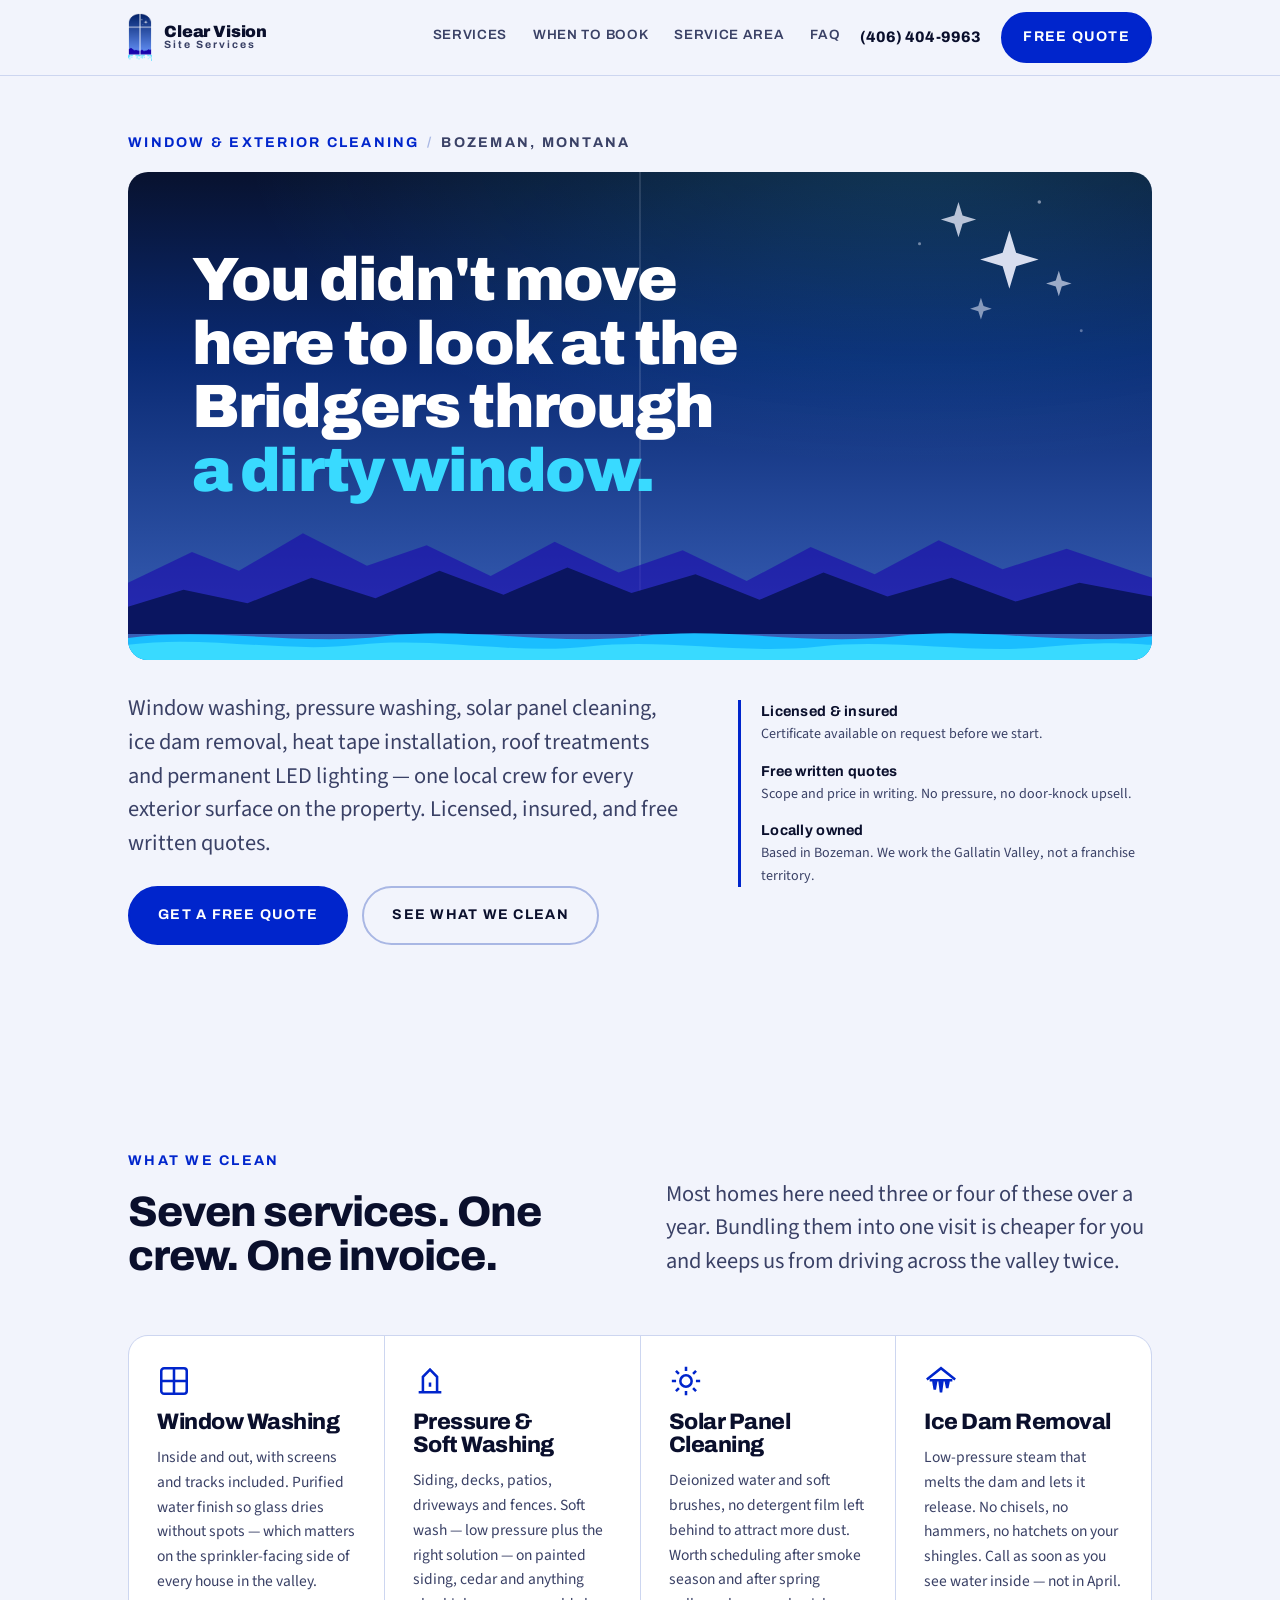
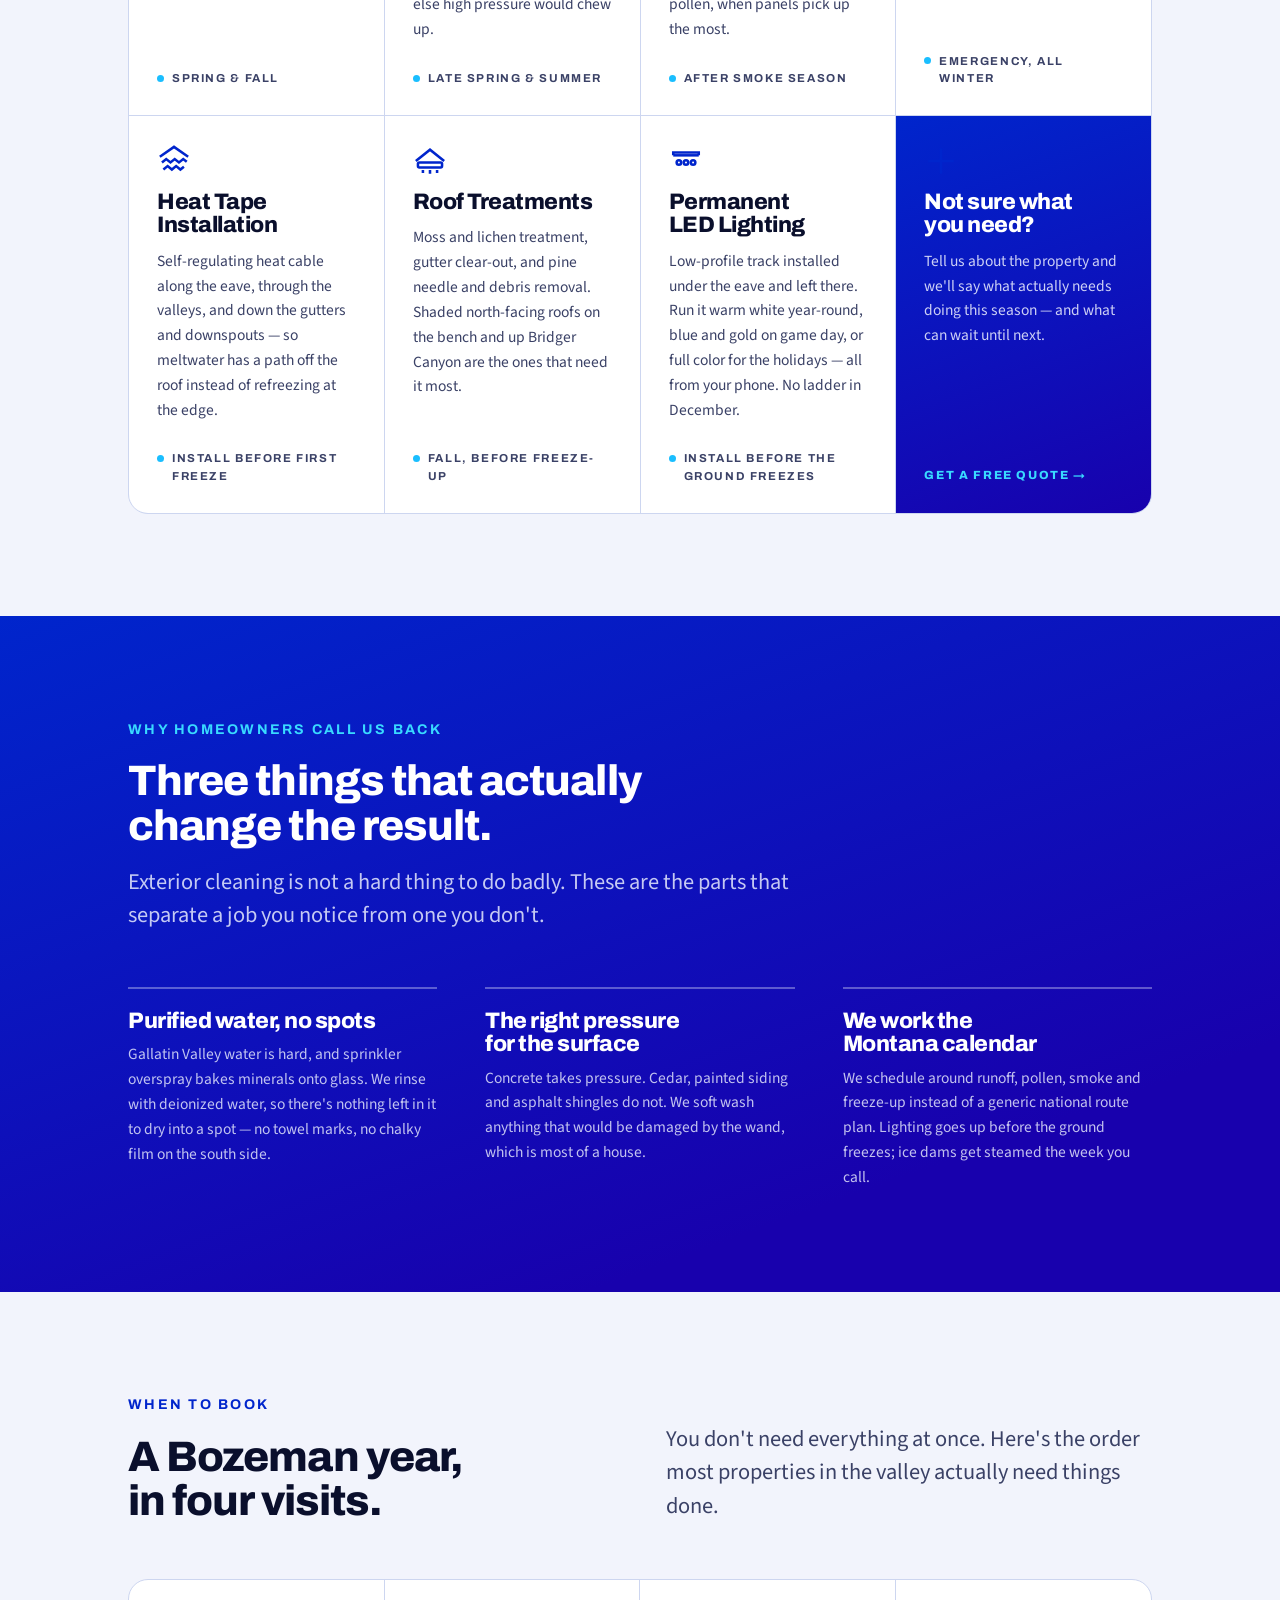
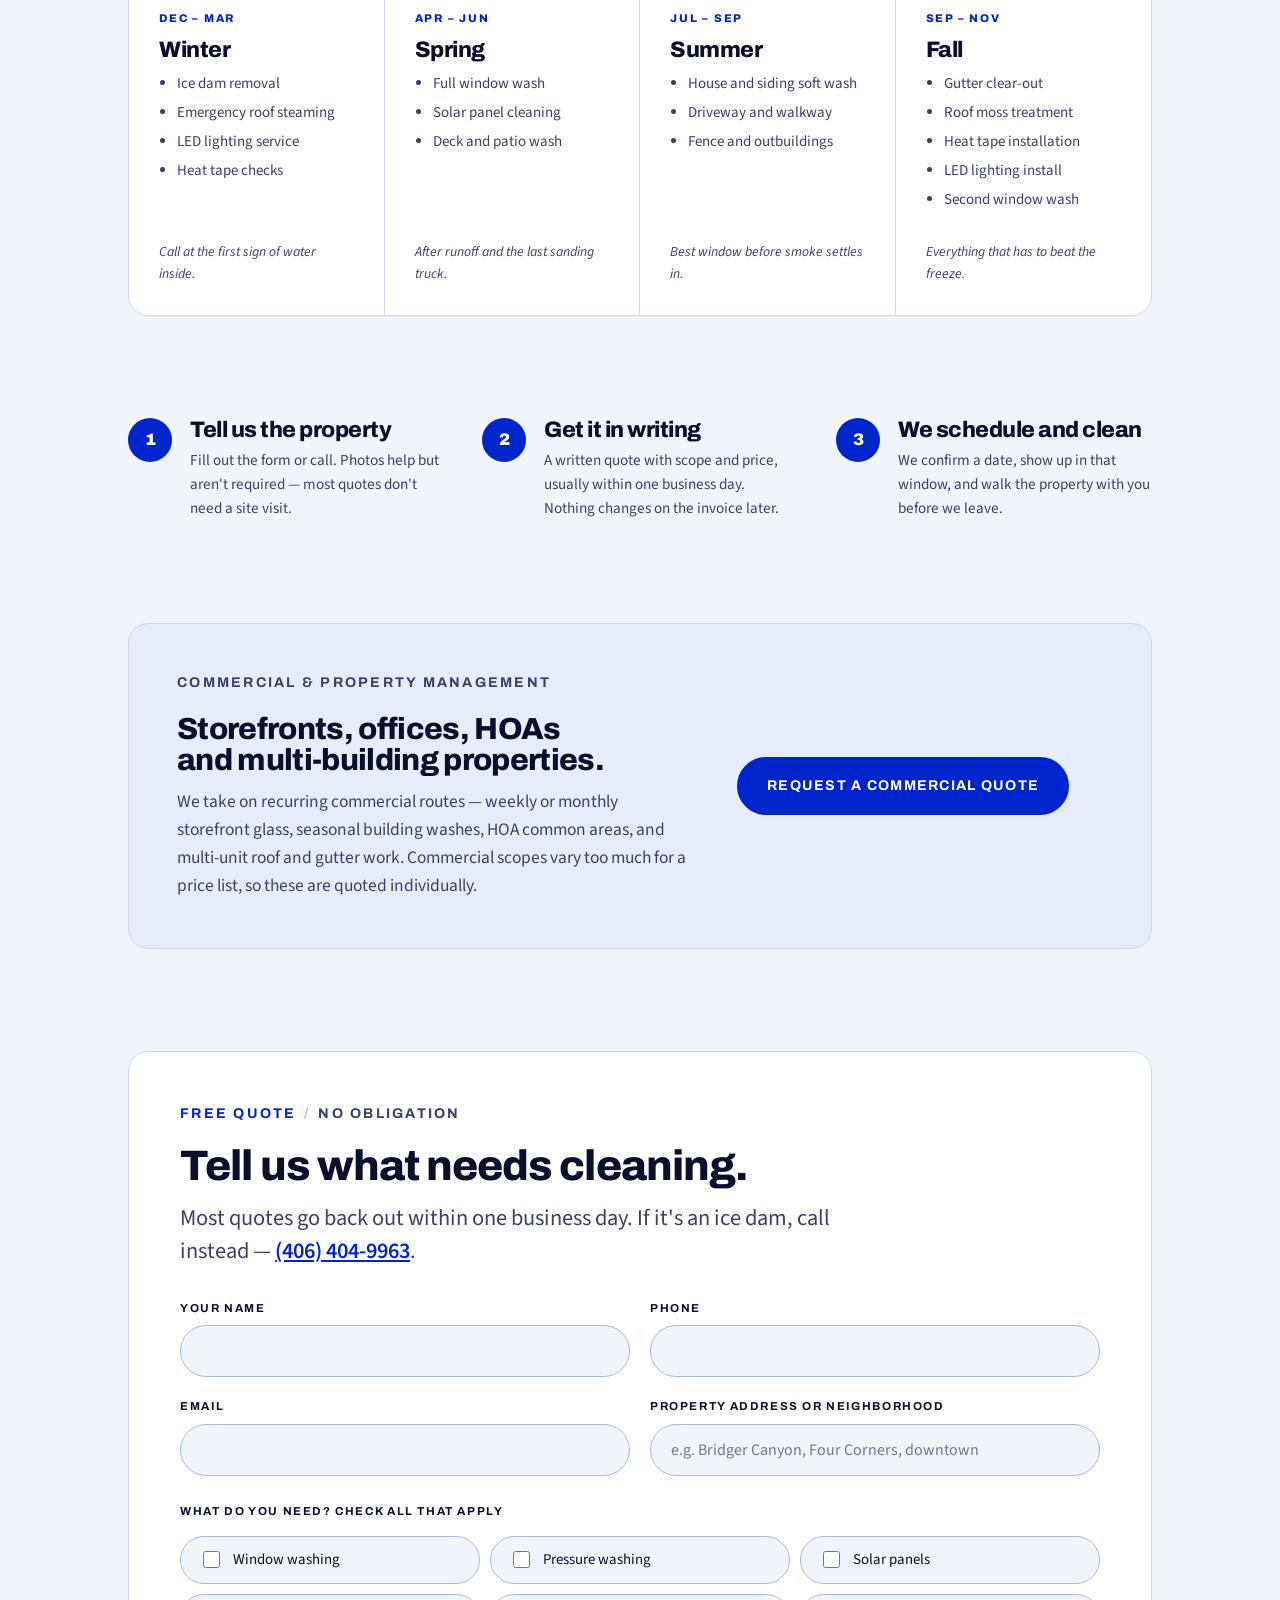
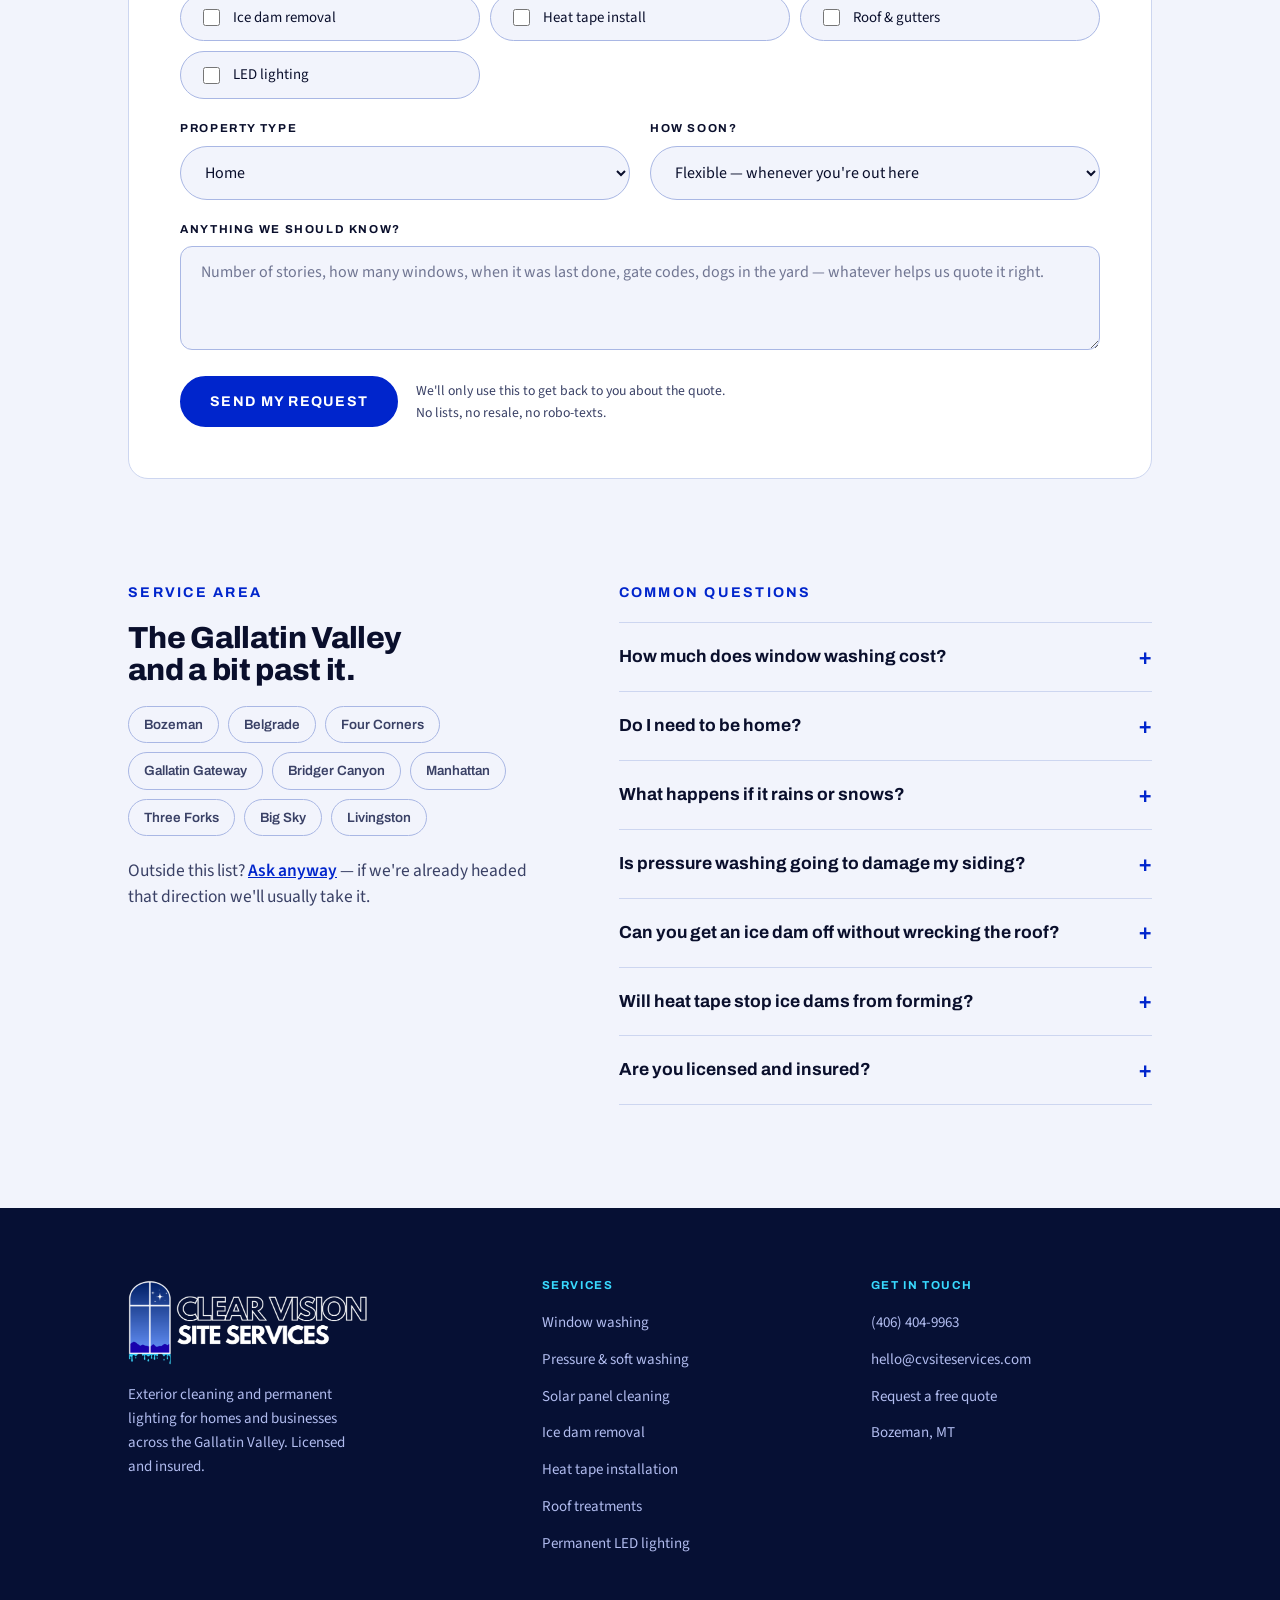
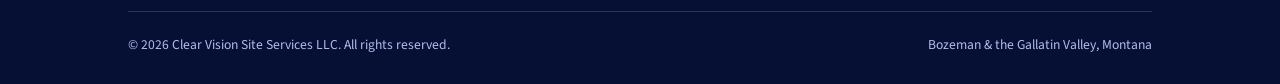
==== commit 85bc5f7c: "Update favicon, header mark, footer logo and social preview - Add sized favicons (16/32/48), apple-t" ====
--- a/index.html
+++ b/index.html
@@ -4,10 +4,16 @@
 <meta charset="utf-8">
 <meta name="viewport" content="width=device-width, initial-scale=1">
 <meta name="description" content="Clear Vision Site Services — window washing, pressure washing, solar panel cleaning, ice dam removal, heat tape installation, roof treatments and permanent LED lighting in Bozeman and the Gallatin Valley. Licensed, insured, free written quotes.">
-<link rel="icon" href="assets/favicon.png">
+<link rel="icon" type="image/png" sizes="32x32" href="assets/favicon-32.png">
+<link rel="icon" type="image/png" sizes="16x16" href="assets/favicon-16.png">
+<link rel="icon" type="image/png" sizes="48x48" href="assets/favicon-48.png">
+<link rel="apple-touch-icon" sizes="180x180" href="assets/apple-touch-icon.png">
+<link rel="manifest" href="site.webmanifest">
+<meta name="apple-mobile-web-app-title" content="Clear Vision">
+<meta name="theme-color" content="#0A0F2C">
 <meta property="og:title" content="Clear Vision Site Services — Bozeman Exterior Cleaning">
 <meta property="og:description" content="Window washing, pressure washing, solar panel cleaning, ice dam removal, heat tape installation, roof treatments and permanent LED lighting across the Gallatin Valley.">
-<meta property="og:image" content="assets/logo.png">
+<meta property="og:image" content="https://cvsiteservices.com/assets/social-preview.png">
 <meta property="og:type" content="website">
 <!--ARTIFACT-SPLIT-->
 <title>Clear Vision Site Services</title>
@@ -22,7 +28,7 @@
 <header class="site-header">
   <div class="wrap header-inner">
     <a class="brand" href="#top">
-      <img src="assets/mark.png" alt="">
+      <img src="assets/mark.png" alt="" width="24" height="48">
       <span class="brand-name">
         <span class="l1">Clear Vision</span>
         <span class="l2">Site Services</span>
@@ -432,7 +438,7 @@
   <div class="wrap">
     <div class="footer-top">
       <div class="footer-brand">
-        <img src="assets/logo.png" alt="Clear Vision Site Services">
+        <img src="assets/logo-footer.png" alt="Clear Vision Site Services" width="240" height="85">
         <p>Exterior cleaning and permanent lighting for homes and businesses across the Gallatin Valley. Licensed and insured.</p>
       </div>
       <div>
--- a/assets/site.css
+++ b/assets/site.css
@@ -129,7 +129,7 @@
 }
 .header-inner{display:flex;align-items:center;gap:20px;padding-block:12px}
 .brand{display:flex;align-items:center;gap:12px;text-decoration:none;margin-right:auto}
-.brand img{width:30px;height:48px;object-fit:cover;border-radius:6px}
+.brand img{width:auto;height:48px;display:block}
 .brand-name{font-family:Archivo,sans-serif;font-weight:900;line-height:.98;letter-spacing:-.01em}
 .brand-name .l1{display:block;font-size:1.02rem;color:var(--ink)}
 .brand-name .l2{display:block;font-size:.66rem;letter-spacing:.19em;color:var(--ink-2);font-weight:700}
@@ -298,7 +298,7 @@
 /* ============ FOOTER ============ */
 .site-footer{background:#061034;color:var(--on-dark);padding-block:clamp(46px,6vw,72px) 28px}
 .footer-top{display:grid;grid-template-columns:1.3fr 1fr 1fr;gap:clamp(26px,4vw,48px)}
-.footer-brand img{width:132px;border-radius:10px;margin-bottom:18px}
+.footer-brand img{width:240px;max-width:100%;height:auto;display:block;margin-bottom:18px}
 .footer-brand p{color:var(--on-dark-2);font-size:.94rem;max-width:34ch}
 .site-footer h4{font-family:Archivo,sans-serif;font-weight:700;font-size:.72rem;letter-spacing:.14em;text-transform:uppercase;color:var(--cyan);margin-bottom:16px}
 .site-footer ul{list-style:none;margin:0;padding:0;display:flex;flex-direction:column;gap:9px}
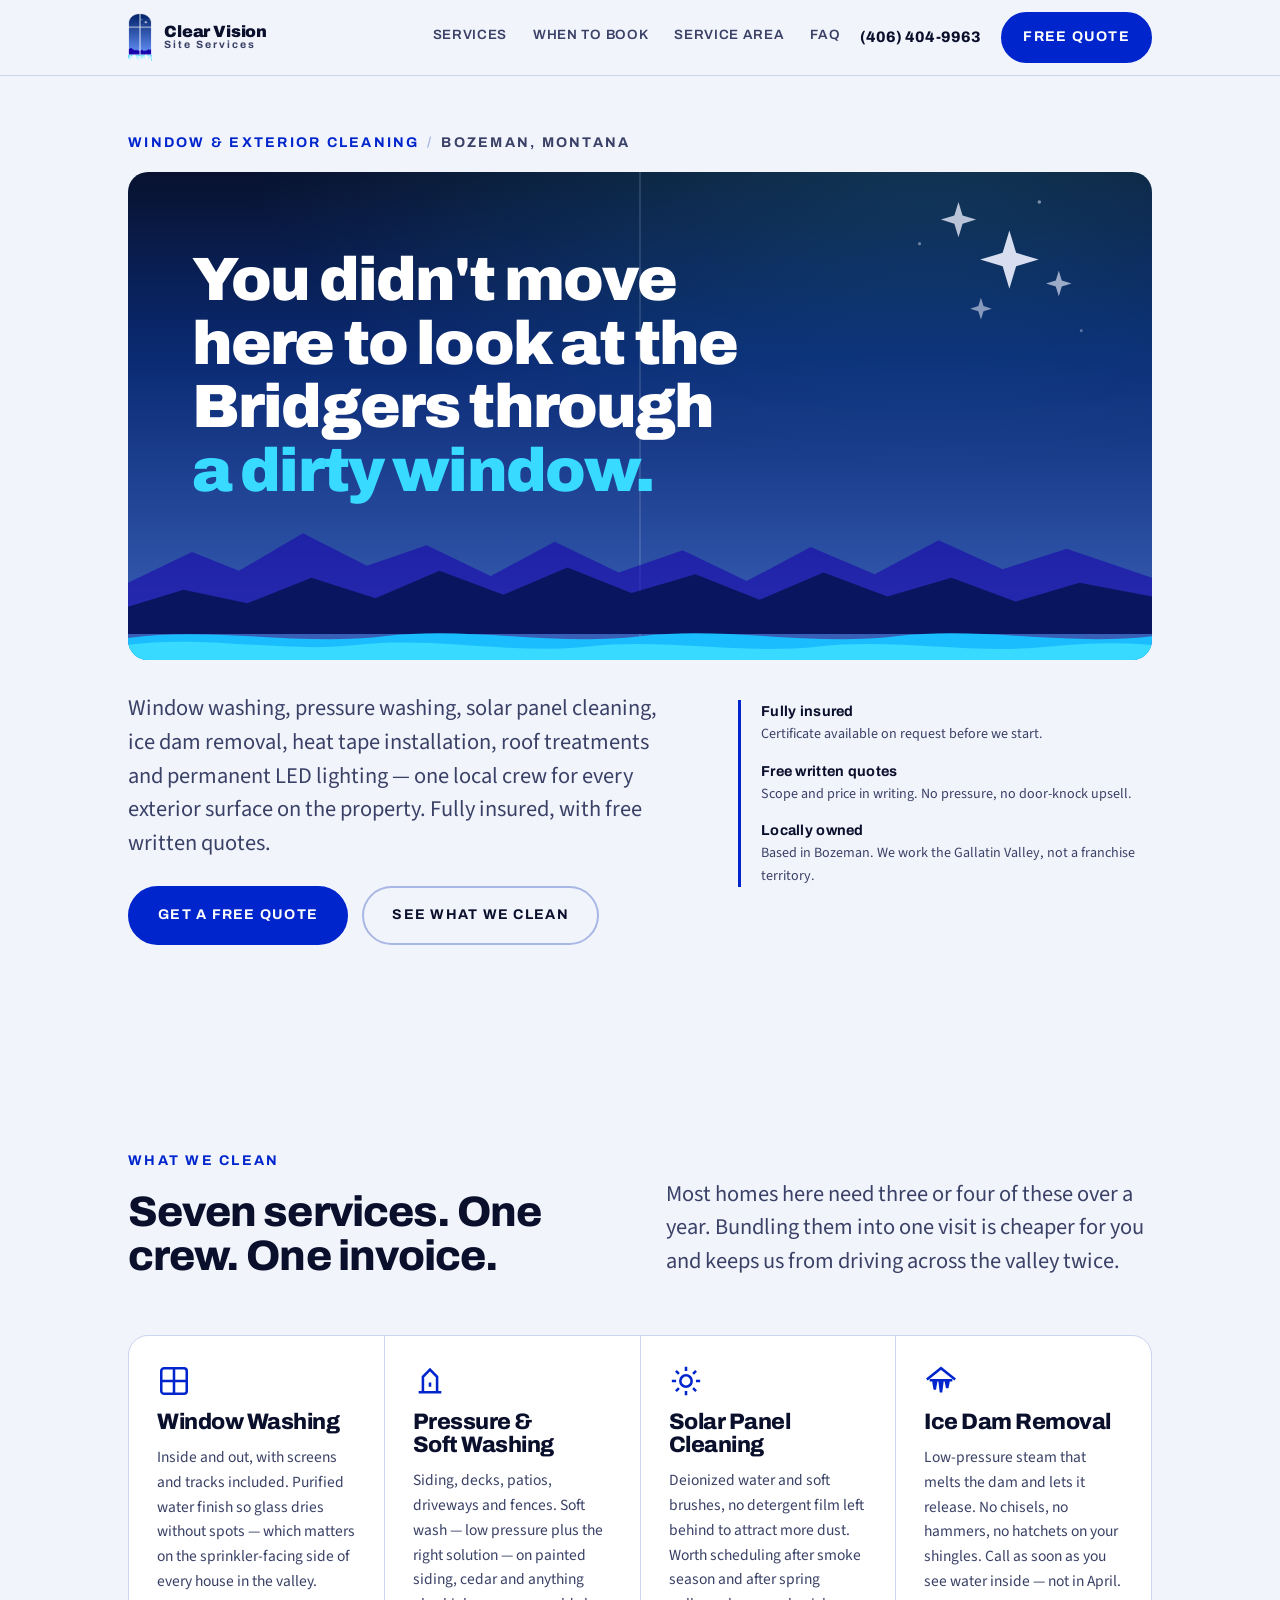
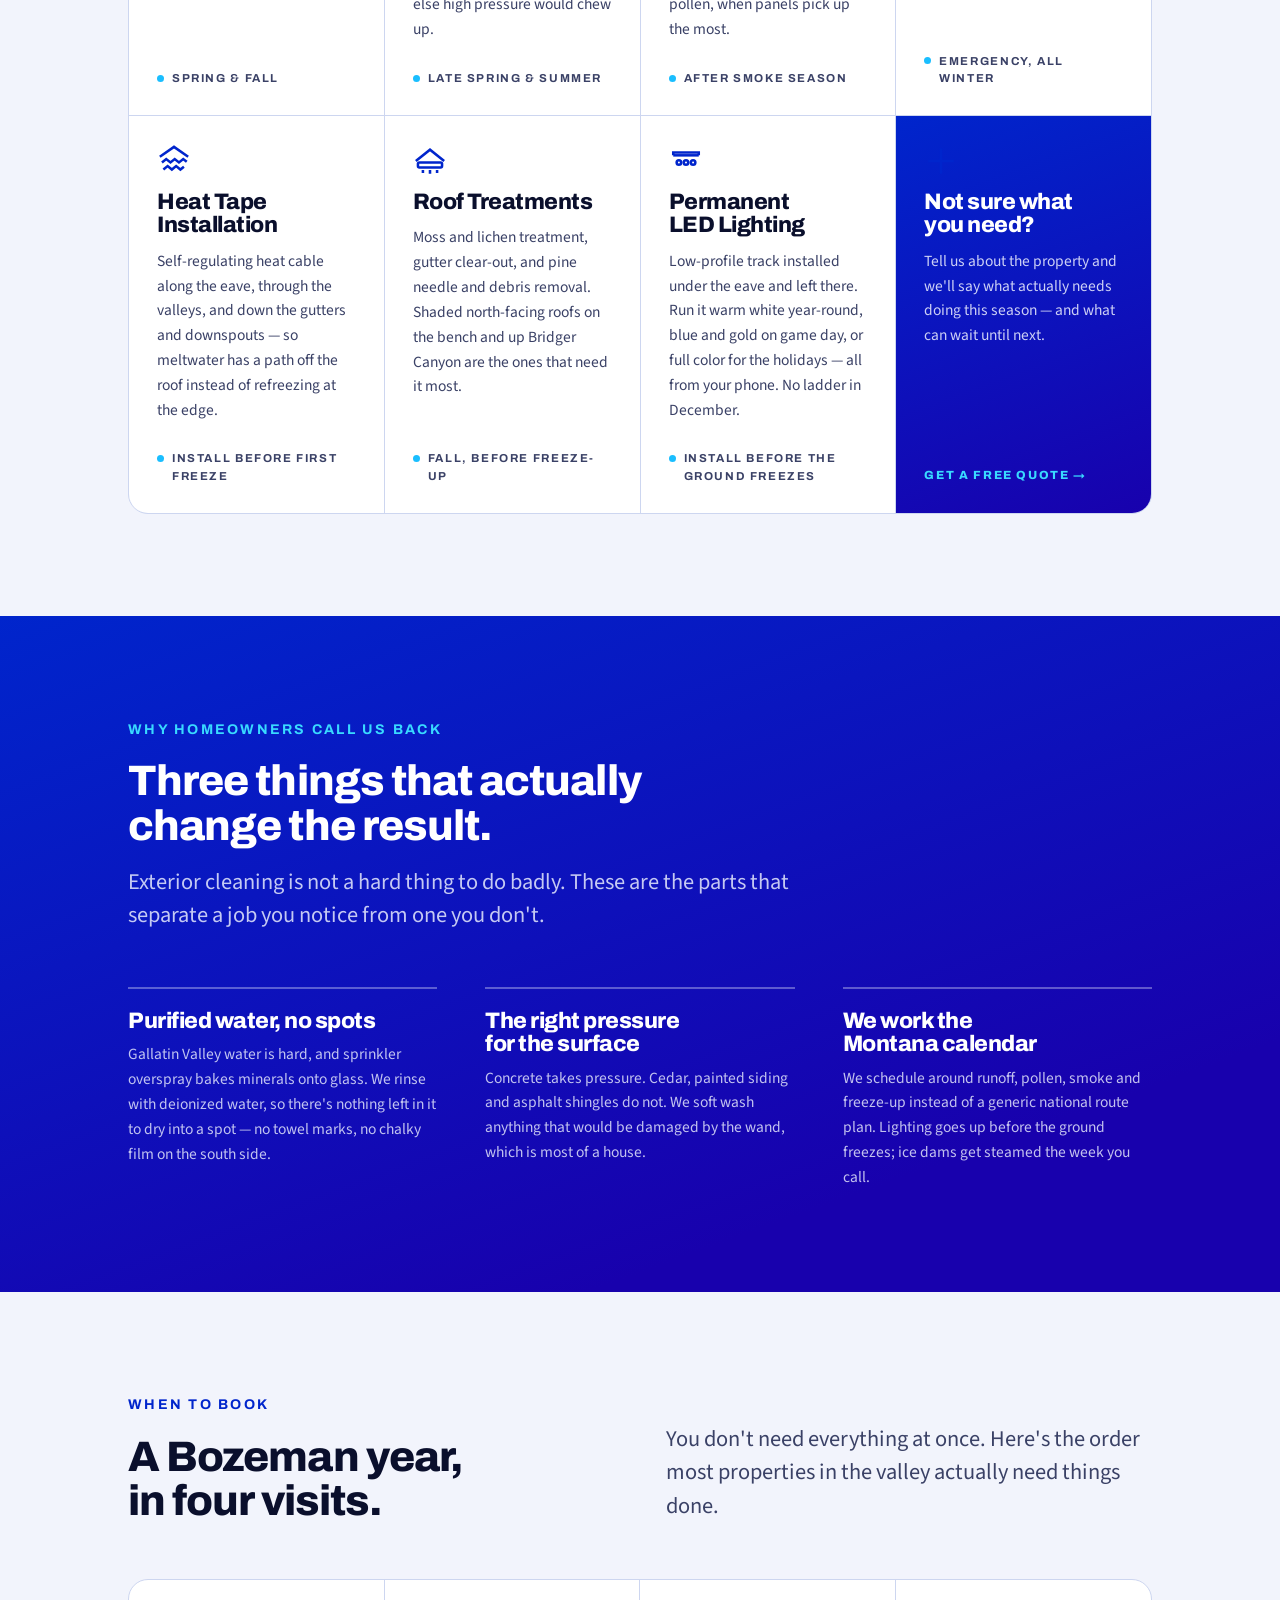
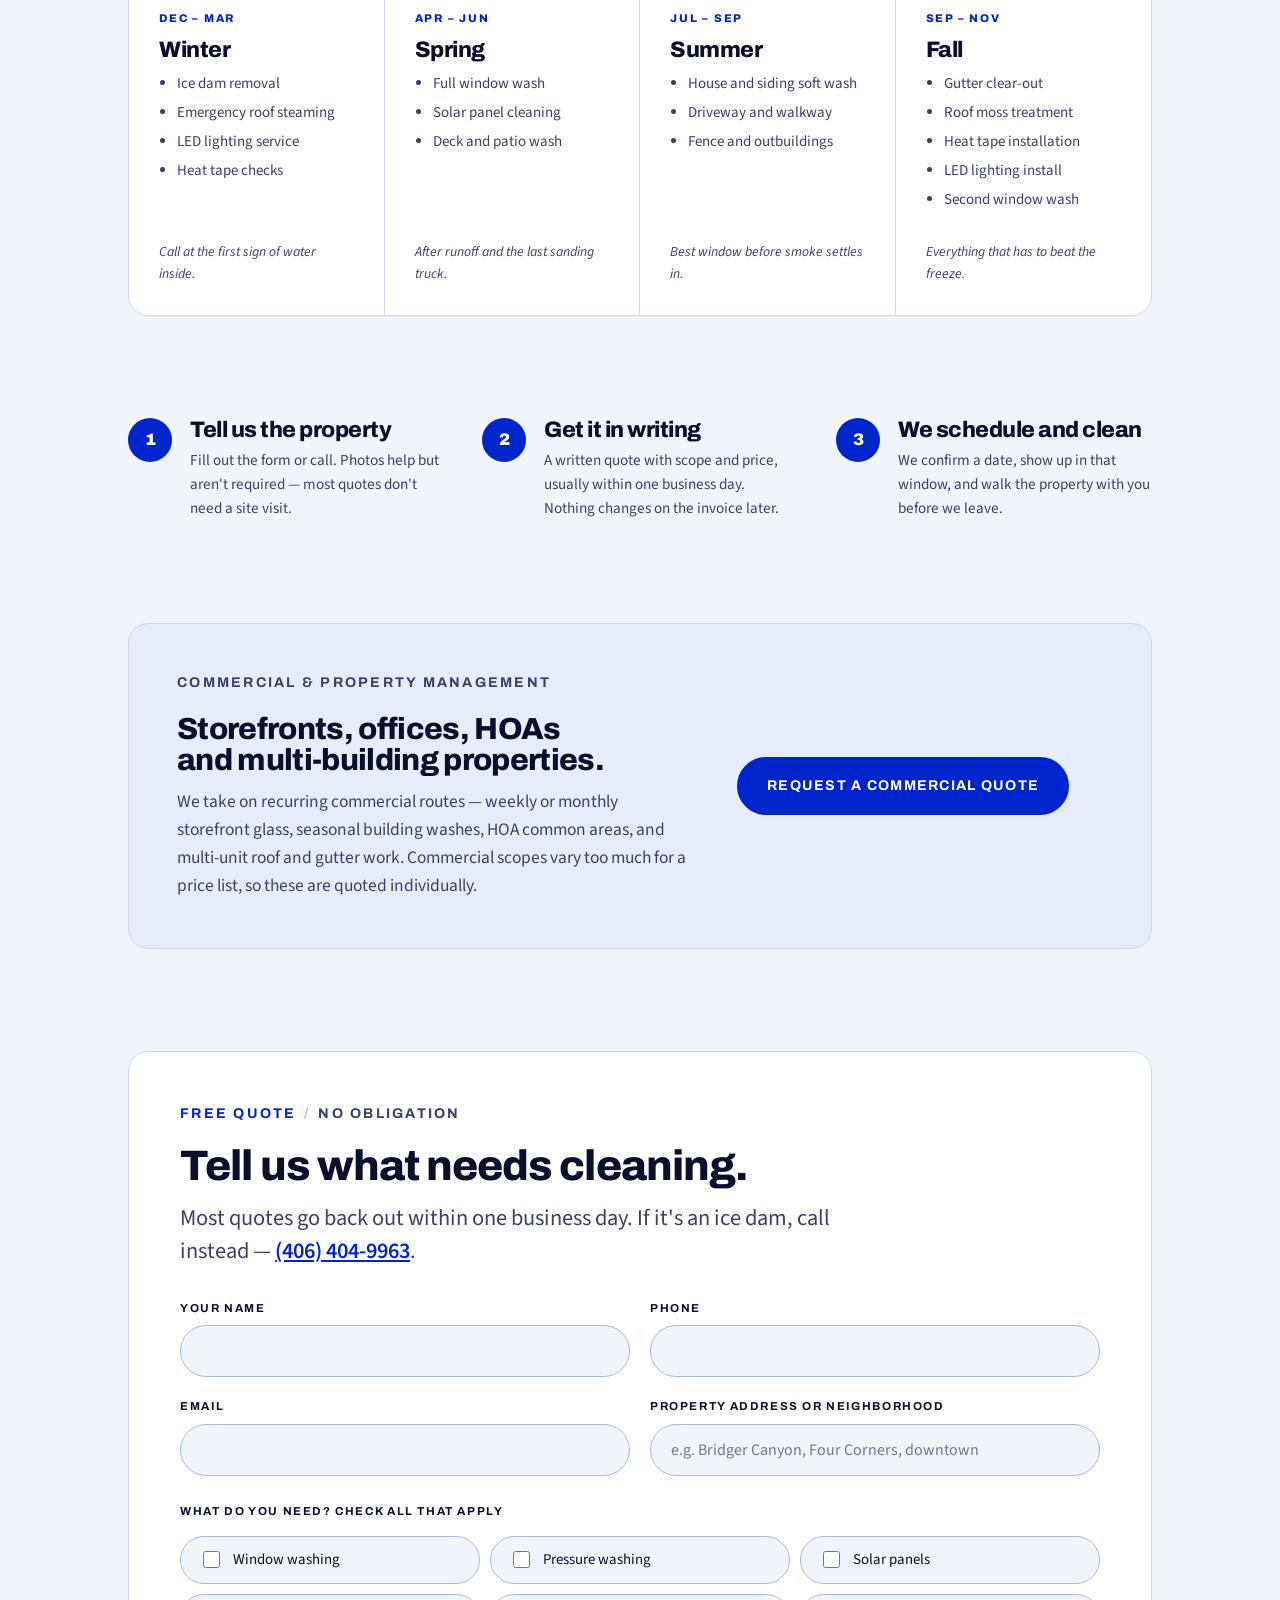
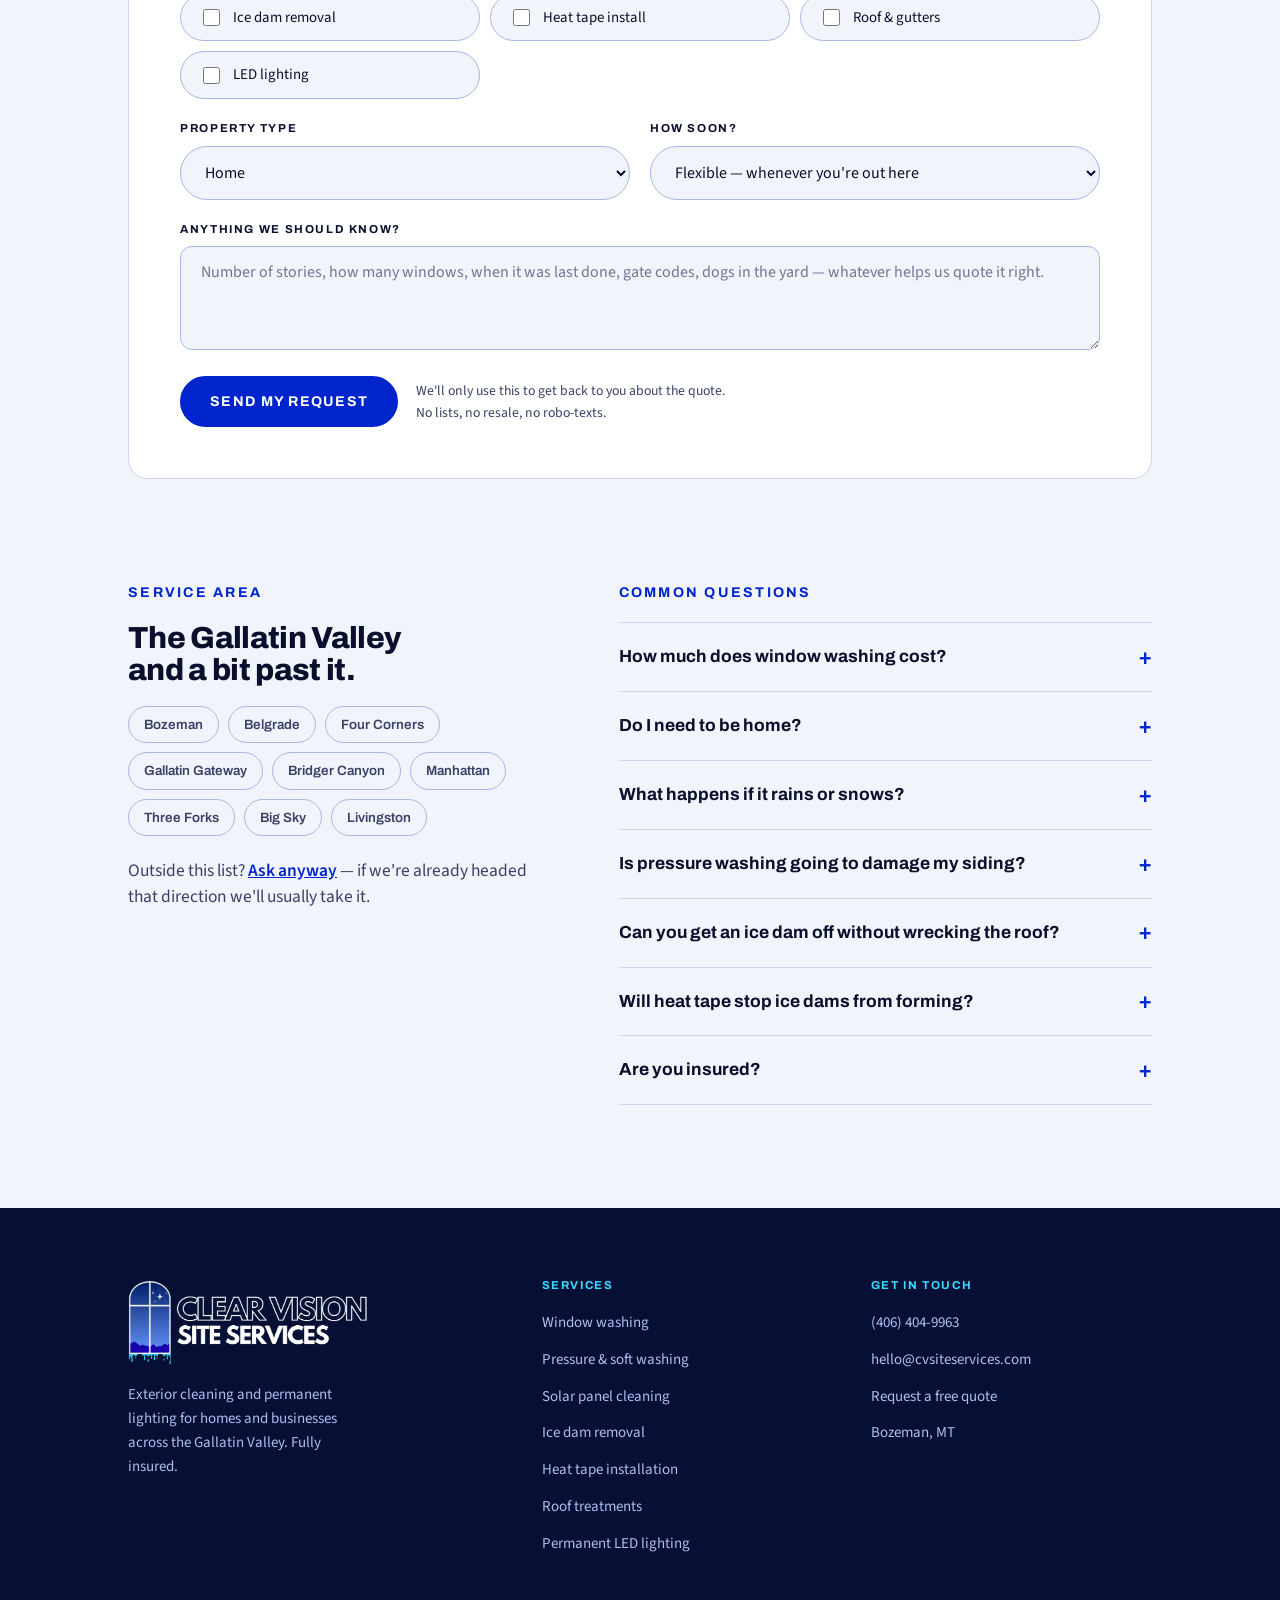
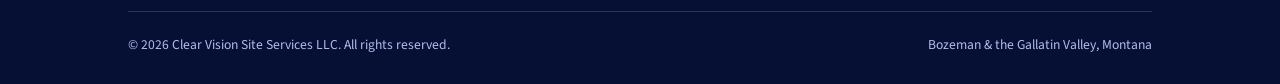
==== commit 3d82fbfe: "Connect quote forms to Formspree and drop "licensed" claims - Point all eight quote forms at https:/" ====
--- a/index.html
+++ b/index.html
@@ -3,7 +3,7 @@
 <head>
 <meta charset="utf-8">
 <meta name="viewport" content="width=device-width, initial-scale=1">
-<meta name="description" content="Clear Vision Site Services — window washing, pressure washing, solar panel cleaning, ice dam removal, heat tape installation, roof treatments and permanent LED lighting in Bozeman and the Gallatin Valley. Licensed, insured, free written quotes.">
+<meta name="description" content="Clear Vision Site Services — window washing, pressure washing, solar panel cleaning, ice dam removal, heat tape installation, roof treatments and permanent LED lighting in Bozeman and the Gallatin Valley. Fully insured, free written quotes.">
 <link rel="icon" type="image/png" sizes="32x32" href="assets/favicon-32.png">
 <link rel="icon" type="image/png" sizes="16x16" href="assets/favicon-16.png">
 <link rel="icon" type="image/png" sizes="48x48" href="assets/favicon-48.png">
@@ -83,14 +83,14 @@
 
       <div class="hero-below">
         <div>
-          <p class="lede">Window washing, pressure washing, solar panel cleaning, ice dam removal, heat tape installation, roof treatments and permanent LED lighting — one local crew for every exterior surface on the property. Licensed, insured, and free written quotes.</p>
+          <p class="lede">Window washing, pressure washing, solar panel cleaning, ice dam removal, heat tape installation, roof treatments and permanent LED lighting — one local crew for every exterior surface on the property. Fully insured, with free written quotes.</p>
           <div class="hero-actions">
             <a class="btn btn-primary" href="#quote">Get a free quote</a>
             <a class="btn btn-ghost" href="#services">See what we clean</a>
           </div>
         </div>
         <div class="trust">
-          <div>Licensed &amp; insured <span>Certificate available on request before we start.</span></div>
+          <div>Fully insured <span>Certificate available on request before we start.</span></div>
           <div>Free written quotes <span>Scope and price in writing. No pressure, no door-knock upsell.</span></div>
           <div>Locally owned <span>Based in Bozeman. We work the Gallatin Valley, not a franchise territory.</span></div>
         </div>
@@ -305,9 +305,9 @@
         <h2 style="font-size:var(--step-3)">Tell us what needs cleaning.</h2>
         <p class="lede" style="margin-top:14px">Most quotes go back out within one business day. If it's an ice dam, call instead — <a href="tel:+14064049963" style="color:var(--accent);font-weight:600">(406) 404-9963</a>.</p>
 
-        <form class="form-grid" action="https://formspree.io/f/YOUR_FORM_ID" method="POST">
+        <form class="form-grid" action="https://formspree.io/f/xbgjnzyq" method="POST">
           <input type="hidden" name="_subject" value="New quote request — cvsiteservices.com">
-          <input type="hidden" name="_next" value="thank-you.html">
+          <input type="hidden" name="_next" value="https://cvsiteservices.com/thank-you.html">
           <div class="hp" aria-hidden="true">
             <label for="company-website">Leave this field empty</label>
             <input id="company-website" type="text" name="_gotcha" tabindex="-1" autocomplete="off">
@@ -424,7 +424,7 @@
             <p>Not on its own, and anyone who tells you otherwise is overselling it. Ice dams form because heat escaping into the attic melts snow that then refreezes at the cold eave. Heat cable doesn't fix that — it keeps a channel open so meltwater can get off the roof instead of pooling behind a dam. It's the right call for problem eaves, north-facing valleys, and anywhere falling ice lands on a walkway or entry, and it's often the only practical option on a vaulted ceiling with no attic to insulate. If you do have an accessible attic, air sealing and insulation address the cause and we'll tell you so.</p>
           </details>
           <details>
-            <summary>Are you licensed and insured?</summary>
+            <summary>Are you insured?</summary>
             <p>Yes. We'll send a certificate of insurance before any work starts — just ask on the quote.</p>
           </details>
         </div>
@@ -439,7 +439,7 @@
     <div class="footer-top">
       <div class="footer-brand">
         <img src="assets/logo-footer.png" alt="Clear Vision Site Services" width="240" height="85">
-        <p>Exterior cleaning and permanent lighting for homes and businesses across the Gallatin Valley. Licensed and insured.</p>
+        <p>Exterior cleaning and permanent lighting for homes and businesses across the Gallatin Valley. Fully insured.</p>
       </div>
       <div>
         <h4>Services</h4>
@@ -511,7 +511,7 @@
     {"@type":"Question","name":"Is pressure washing going to damage my siding?","acceptedAnswer":{"@type":"Answer","text":"Painted siding, cedar, stucco and shingles are soft washed at low pressure. High pressure is used only on concrete and stone."}},
     {"@type":"Question","name":"Can you remove an ice dam without damaging the roof?","acceptedAnswer":{"@type":"Answer","text":"Yes. Low-pressure steam melts a channel through the dam and lets it release, avoiding the shingle damage caused by chipping or chiseling."}},
     {"@type":"Question","name":"Will heat tape stop ice dams from forming?","acceptedAnswer":{"@type":"Answer","text":"Not on its own. Ice dams form because heat escaping into the attic melts snow that refreezes at the cold eave. Heat cable keeps a channel open so meltwater can leave the roof rather than pooling behind a dam. It suits problem eaves, north-facing valleys, areas where falling ice is a hazard, and vaulted ceilings with no accessible attic. Where an attic is accessible, air sealing and insulation address the underlying cause."}},
-    {"@type":"Question","name":"Are you licensed and insured?","acceptedAnswer":{"@type":"Answer","text":"Yes. A certificate of insurance is available before any work starts."}}
+    {"@type":"Question","name":"Are you insured?","acceptedAnswer":{"@type":"Answer","text":"Yes. A certificate of insurance is available before any work starts."}}
   ]
 }
 </script>
